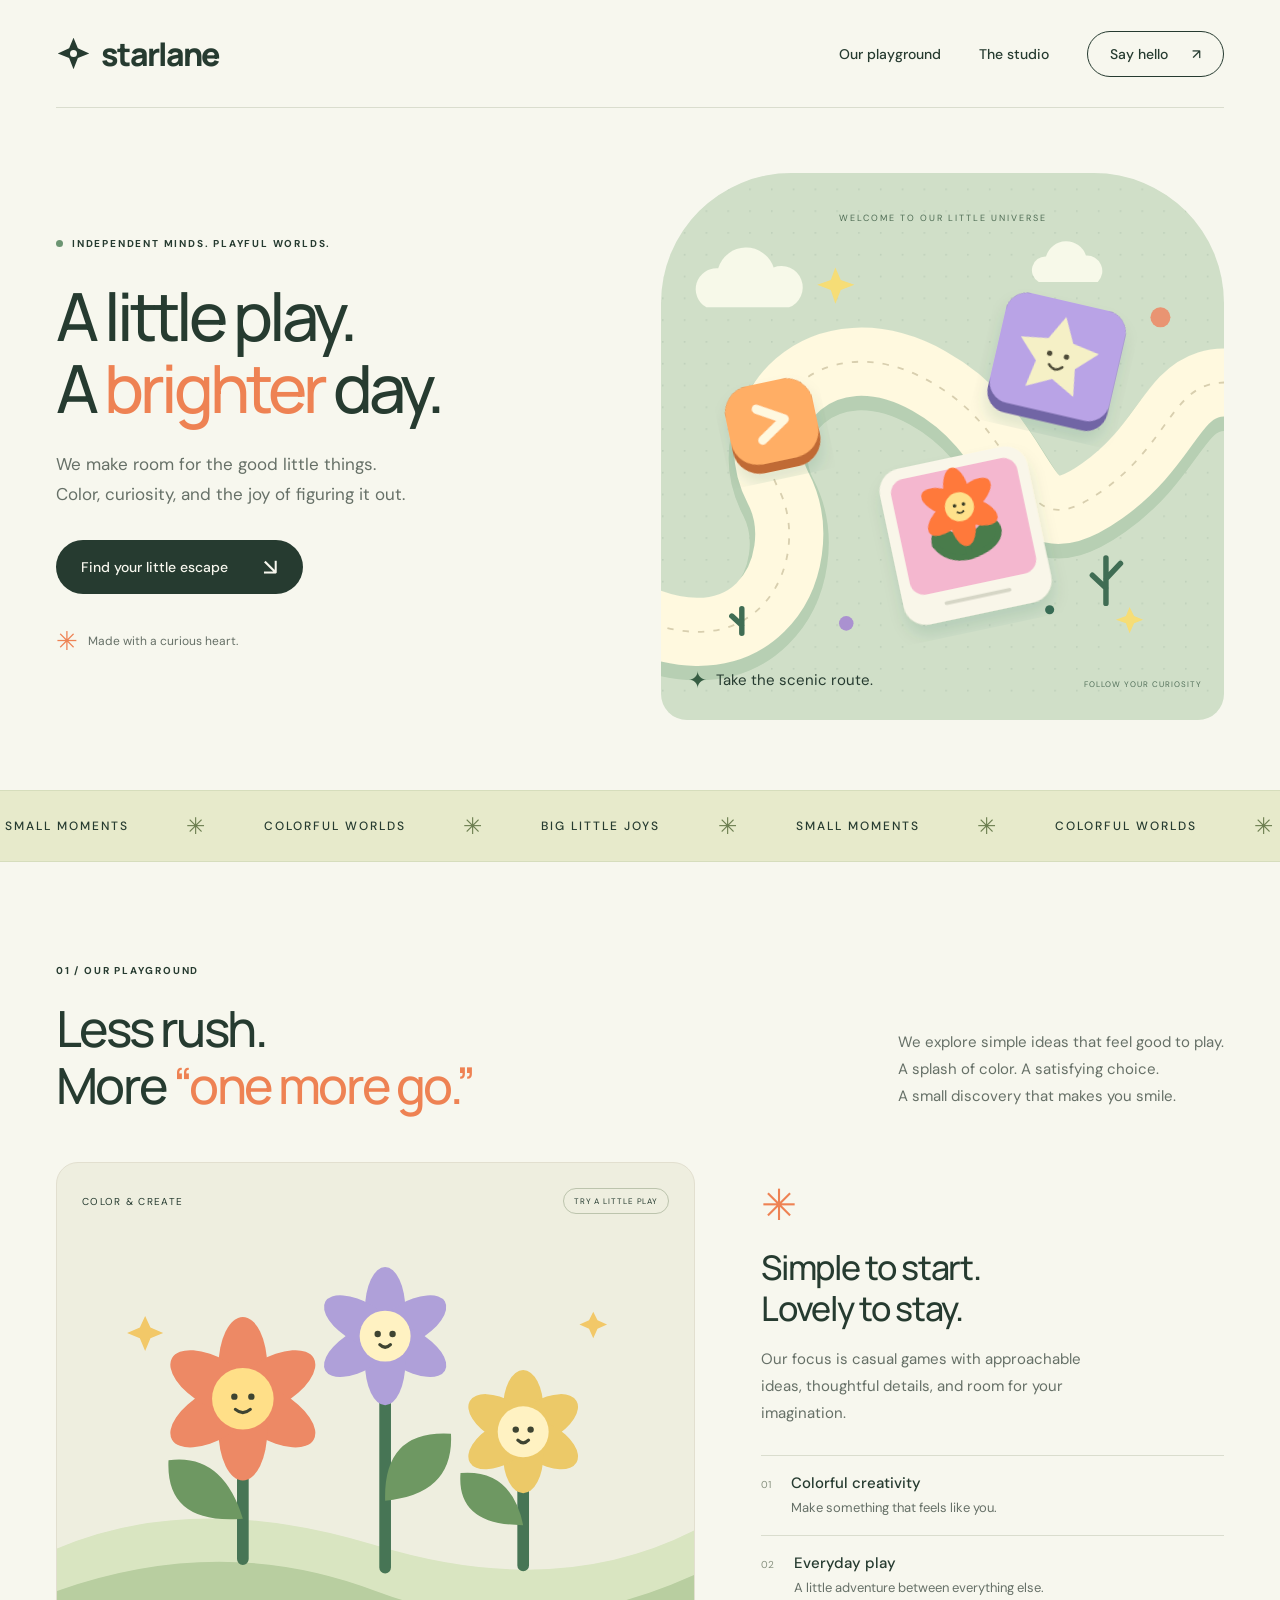
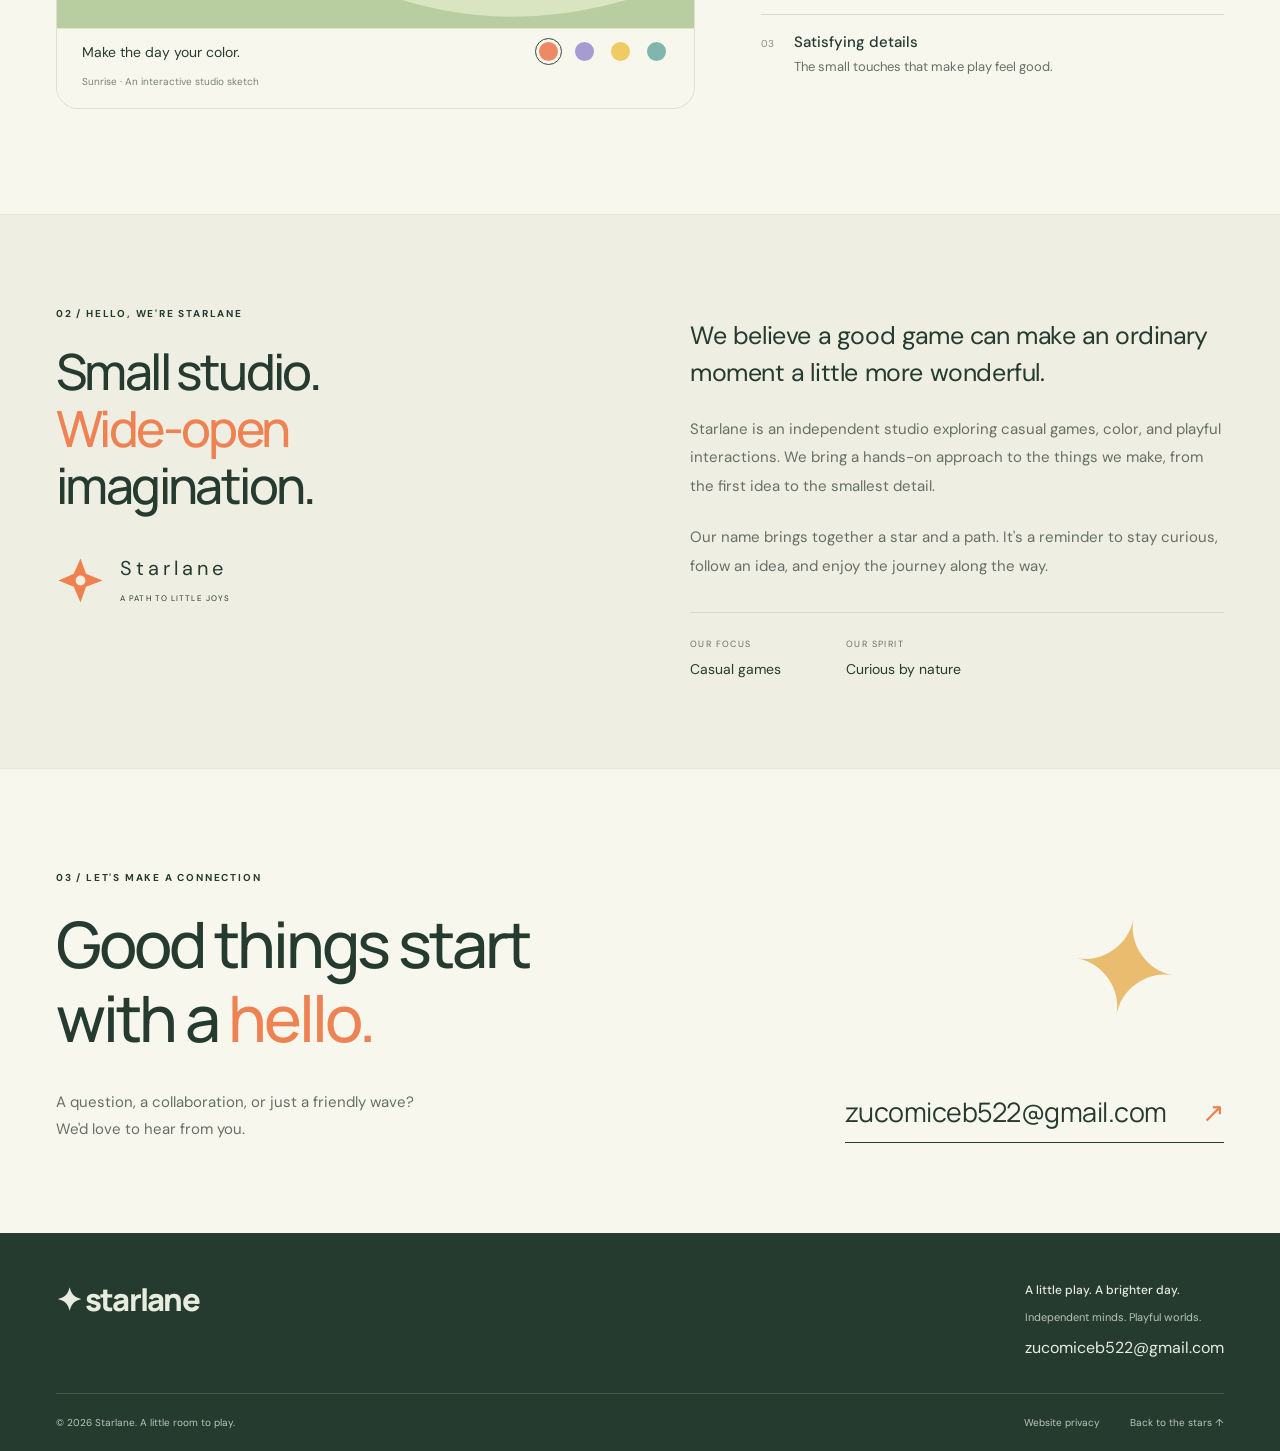
==== index.html @ 01699210 "Add files via upload" ====
<!doctype html>
<html lang="en">
<head>
<meta charset="utf-8"><meta name="viewport" content="width=device-width, initial-scale=1">
<title>Starlane — A little play. A brighter day.</title>
<meta name="description" content="Starlane is an independent game studio. We create playful experiences through color, curiosity and small moments of joy.">
<meta name="theme-color" content="#f7f7ee"><meta property="og:title" content="Starlane — A little play. A brighter day."><meta property="og:description" content="Small moments. Colorful worlds. A little room to play.">
<link rel="icon" type="image/svg+xml" href="favicon.svg"><link rel="stylesheet" href="style.css">
</head>
<body>
<a class="skip" href="#main">Skip to content</a>
<header class="nav wrap"><a class="brand" href="#" aria-label="Starlane home"><svg viewBox="0 0 40 40" aria-hidden="true"><path d="M20 2 25 14 38 20 25 25 20 38 15 25 2 20 15 14Z" fill="currentColor"/><circle cx="20" cy="20" r="4" fill="#f7f7ee"/></svg>starlane</a><nav aria-label="Main navigation"><a href="#play">Our playground</a><a href="#studio">The studio</a><a class="nav-contact" href="#contact">Say hello <span aria-hidden="true">↗</span></a></nav></header>
<main id="main">
<section class="hero wrap" aria-labelledby="hero-title">
<div class="hero-copy"><div class="eyebrow"><span class="status-dot"></span> INDEPENDENT MINDS. PLAYFUL WORLDS.</div><h1 id="hero-title">A little play.<br>A <em>brighter</em> day.</h1><p>We make room for the good little things.<br>Color, curiosity, and the joy of figuring it out.</p><a href="#play" class="button dark">Find your little escape <span aria-hidden="true">↘</span></a><div class="hero-note"><span class="hand-star" aria-hidden="true">✳</span> Made with a curious heart.</div></div>
<div class="hero-art" aria-label="An illustrated world of colorful paths, flowers and stars"><span class="art-label">WELCOME TO OUR LITTLE UNIVERSE</span>
<svg class="world" viewBox="0 0 620 570" role="img" aria-label="A winding cream-colored path through a mint garden with an orange flower and lavender star">
<defs><pattern id="dots" width="24" height="24" patternUnits="userSpaceOnUse"><circle cx="2" cy="2" r="1" fill="#244d3f" opacity=".12"/></pattern><filter id="shadow"><feDropShadow dx="0" dy="12" stdDeviation="9" flood-color="#1b5144" flood-opacity=".12"/></filter></defs>
<rect width="620" height="570" fill="url(#dots)"/>
<path d="M-70 460C100 570 172 423 129 341S176 157 295 223 386 415 486 344 555 182 700 247" fill="none" stroke="#b7cfb3" stroke-width="87"/>
<path d="M-70 450C100 560 172 413 129 331S176 147 295 213 386 405 486 334 555 172 700 237" fill="none" stroke="#fff9df" stroke-width="75"/>
<path d="M-70 450C100 560 172 413 129 331S176 147 295 213 386 405 486 334 555 172 700 237" fill="none" stroke="#d8cfaf" stroke-width="2" stroke-dasharray="7 10"/>
<g class="cloud" fill="#f7f9e9"><path d="M50 132a23 23 0 0 1 13-43 32 32 0 0 1 61-1 22 22 0 0 1 17 44Z"/><path d="M416 104a15 15 0 0 1 8-28 23 23 0 0 1 44-1 17 17 0 0 1 13 29Z"/></g>
<g transform="translate(236 315) rotate(-12)" filter="url(#shadow)"><rect width="166" height="175" rx="25" fill="#f9f6e9"/><rect x="12" y="12" width="142" height="130" rx="16" fill="#f4b7cf"/><path d="M83 111v-39m0 23Q48 64 48 91q10 20 35 20m0-14q36-32 37-8-3 18-37 22" fill="#487b4c" stroke="#487b4c" stroke-width="7" stroke-linecap="round"/>
<g transform="translate(83 55)" fill="#ff793b"><ellipse ry="29" rx="14" cy="-15"/><ellipse ry="29" rx="14" cy="-15" transform="rotate(60)"/><ellipse ry="29" rx="14" cy="-15" transform="rotate(120)"/><ellipse ry="29" rx="14" cy="-15" transform="rotate(180)"/><ellipse ry="29" rx="14" cy="-15" transform="rotate(240)"/><ellipse ry="29" rx="14" cy="-15" transform="rotate(300)"/><circle r="16" fill="#ffe18b"/><circle cx="-5" cy="-2" r="2" fill="#353a26"/><circle cx="5" cy="-2" r="2" fill="#353a26"/><path d="M-4 5q4 4 8 0" fill="none" stroke="#353a26" stroke-width="2"/></g><rect x="45" y="154" width="75" height="4" rx="2" fill="#d6d6c6"/></g>
<g transform="translate(385 111) rotate(13)" filter="url(#shadow)"><rect width="135" height="135" rx="24" fill="#7165a5"/><rect width="135" height="124" rx="24" fill="#b9a3e6"/><path d="m67 17 14 27 30 5-22 22 5 30-27-14-27 14 5-30-22-22 30-5Z" fill="#f5f0c6"/><circle cx="58" cy="60" r="3" fill="#4e4b37"/><circle cx="77" cy="60" r="3" fill="#4e4b37"/><path d="M60 72q8 8 15 0" fill="none" stroke="#4e4b37" stroke-width="3" stroke-linecap="round"/></g>
<g transform="translate(65 225) rotate(-12)" filter="url(#shadow)"><rect width="98" height="98" rx="30" fill="#c06a34"/><rect width="98" height="88" rx="30" fill="#ffae65"/><path d="m35 27 28 17-28 18" stroke="#fff8df" stroke-width="10" stroke-linecap="round" stroke-linejoin="round" fill="none"/></g>
<g stroke="#406d54" stroke-width="6" stroke-linecap="round"><path d="M490 458v-50m0 33-15-14m15 4 16-17M89 491v-27m0 18-11-10"/></g><g fill="#f6dd76"><path d="m192 88 6 14 15 5-15 6-6 15-5-15-15-6 15-5Z"/><path d="m516 462 5 10 10 4-10 4-5 11-4-11-11-4 11-4Z"/></g>
<circle cx="550" cy="143" r="11" fill="#e99472"/><circle cx="204" cy="480" r="8" fill="#aa91d0"/><circle cx="428" cy="465" r="5" fill="#386c55"/>
</svg><div class="art-caption"><span class="mini-orbit">✦</span> Take the scenic route.</div><span class="art-coordinate">FOLLOW YOUR CURIOSITY</span></div>
</section>
<div class="ribbon" aria-hidden="true"><div>SMALL MOMENTS <span>✳</span> COLORFUL WORLDS <span>✳</span> BIG LITTLE JOYS <span>✳</span> SMALL MOMENTS <span>✳</span> COLORFUL WORLDS <span>✳</span></div></div>
<section id="play" class="play-section wrap"><div class="section-top"><div><span class="eyebrow">01 / OUR PLAYGROUND</span><h2>Less rush.<br>More <em>“one more go.”</em></h2></div><p>We explore simple ideas that feel good to play.<br>A splash of color. A satisfying choice.<br>A small discovery that makes you smile.</p></div>
<div class="play-grid"><div class="garden-card"><div class="card-top"><span>COLOR & CREATE</span><span class="tiny-pill">TRY A LITTLE PLAY</span></div><svg class="garden" viewBox="0 0 600 390" aria-labelledby="garden-title"><title id="garden-title">An interactive illustrated flower garden. Choose a palette below to change the flowers.</title><path d="M0 315Q130 260 300 312T600 298V390H0Z" fill="#d9e5c1"/><path d="M0 355Q155 300 300 355T600 340V390H0Z" fill="#b8cea0"/>
<g fill="none" stroke="#477555" stroke-width="11" stroke-linecap="round"><path d="M175 325V177M309 333V125M439 331V204"/></g><g fill="#6e9862"><path d="M175 287q-73 6-70-55 51-7 70 55M309 270q-2-67 62-63 3 57-62 63M439 293q-63 0-59-49 48-4 59 49"/></g>
<g class="petals p1" transform="translate(175 174)"><ellipse rx="23" ry="47" cy="-30"/><ellipse rx="23" ry="47" cy="-30" transform="rotate(60)"/><ellipse rx="23" ry="47" cy="-30" transform="rotate(120)"/><ellipse rx="23" ry="47" cy="-30" transform="rotate(180)"/><ellipse rx="23" ry="47" cy="-30" transform="rotate(240)"/><ellipse rx="23" ry="47" cy="-30" transform="rotate(300)"/><circle r="29" fill="#ffdf88"/><g fill="#3e4431"><circle cx="-8" cy="-2" r="3"/><circle cx="8" cy="-2" r="3"/></g><path d="M-7 10q7 6 14 0" fill="none" stroke="#3e4431" stroke-width="3" stroke-linecap="round"/></g>
<g class="petals p2" transform="translate(309 115)"><ellipse rx="19" ry="40" cy="-25"/><ellipse rx="19" ry="40" cy="-25" transform="rotate(60)"/><ellipse rx="19" ry="40" cy="-25" transform="rotate(120)"/><ellipse rx="19" ry="40" cy="-25" transform="rotate(180)"/><ellipse rx="19" ry="40" cy="-25" transform="rotate(240)"/><ellipse rx="19" ry="40" cy="-25" transform="rotate(300)"/><circle r="24" fill="#fff2c2"/><g fill="#3e4431"><circle cx="-7" cy="-2" r="3"/><circle cx="7" cy="-2" r="3"/></g><path d="M-5 8q5 5 10 0" fill="none" stroke="#3e4431" stroke-width="3" stroke-linecap="round"/></g>
<g class="petals p3" transform="translate(439 205)"><ellipse rx="19" ry="36" cy="-22"/><ellipse rx="19" ry="36" cy="-22" transform="rotate(60)"/><ellipse rx="19" ry="36" cy="-22" transform="rotate(120)"/><ellipse rx="19" ry="36" cy="-22" transform="rotate(180)"/><ellipse rx="19" ry="36" cy="-22" transform="rotate(240)"/><ellipse rx="19" ry="36" cy="-22" transform="rotate(300)"/><circle r="24" fill="#fff2c2"/><g fill="#3e4431"><circle cx="-7" cy="-2" r="3"/><circle cx="7" cy="-2" r="3"/></g><path d="M-5 8q5 5 10 0" fill="none" stroke="#3e4431" stroke-width="3" stroke-linecap="round"/></g><g fill="#f2c868"><path d="m83 96 5 11 12 5-12 5-5 12-5-12-12-5 12-5Z"/><path d="m505 92 4 8 9 4-9 4-4 9-4-9-9-4 9-4Z"/></g></svg><div class="palette-row"><p>Make the day your color.</p><div class="palettes" role="group" aria-label="Choose a flower palette"><button class="swatch active" style="--swatch:#ed8965" data-palette="sunrise" aria-label="Sunrise palette" aria-pressed="true"></button><button class="swatch" style="--swatch:#a79bd3" data-palette="dream" aria-label="Daydream palette" aria-pressed="false"></button><button class="swatch" style="--swatch:#f0cb63" data-palette="sunshine" aria-label="Sunshine palette" aria-pressed="false"></button><button class="swatch" style="--swatch:#82b5ac" data-palette="breeze" aria-label="Sea breeze palette" aria-pressed="false"></button></div></div><p class="demo-note" id="palette-status" aria-live="polite">Sunrise · An interactive studio sketch</p></div>
<div class="play-note"><span class="note-spark">✳</span><h3>Simple to start.<br>Lovely to stay.</h3><p>Our focus is casual games with approachable ideas, thoughtful details, and room for your imagination.</p><div class="focus-item"><span>01</span><div><h4>Colorful creativity</h4><p>Make something that feels like you.</p></div></div><div class="focus-item"><span>02</span><div><h4>Everyday play</h4><p>A little adventure between everything else.</p></div></div><div class="focus-item"><span>03</span><div><h4>Satisfying details</h4><p>The small touches that make play feel good.</p></div></div></div></div></section>
<section id="studio" class="studio-section"><div class="wrap studio-grid"><div><span class="eyebrow">02 / HELLO, WE'RE STARLANE</span><h2>Small studio.<br><em>Wide-open</em><br>imagination.</h2><div class="studio-sign"><svg viewBox="0 0 80 80" aria-hidden="true"><path d="M40 4 49 29 76 40 49 50 40 76 29 50 4 40 29 29Z" fill="#ef8050"/><circle cx="40" cy="40" r="8" fill="#f4efdF"/></svg><span>Starlane<br><small>A PATH TO LITTLE JOYS</small></span></div></div><div class="studio-story"><p class="large-copy">We believe a good game can make an ordinary moment a little more wonderful.</p><p>Starlane is an independent studio exploring casual games, color, and playful interactions. We bring a hands-on approach to the things we make, from the first idea to the smallest detail.</p><p>Our name brings together a star and a path. It's a reminder to stay curious, follow an idea, and enjoy the journey along the way.</p><div class="studio-facts"><div><small>OUR FOCUS</small><span>Casual games</span></div><div><small>OUR SPIRIT</small><span>Curious by nature</span></div></div></div></div></section>
<section id="contact" class="contact-section wrap"><span class="eyebrow">03 / LET'S MAKE A CONNECTION</span><div class="contact-heading"><h2>Good things start<br>with a <em>hello.</em></h2><span class="contact-star" aria-hidden="true">✦</span></div><div class="contact-bottom"><p>A question, a collaboration, or just a friendly wave?<br>We'd love to hear from you.</p><a class="email-link" href="mailto:zucomiceb522@gmail.com">zucomiceb522@gmail.com <span aria-hidden="true">↗</span></a></div></section>
</main>
<footer><div class="wrap footer-main"><a class="brand" href="#">✦ starlane</a><div class="company"><strong>A little play. A brighter day.</strong><p>Independent minds. Playful worlds.</p><a href="mailto:zucomiceb522@gmail.com">zucomiceb522@gmail.com</a></div></div><div class="wrap footer-bottom"><span>© 2026 Starlane. A little room to play.</span><div><button id="privacy-open">Website privacy</button><a href="#">Back to the stars ↑</a></div></div></footer>
<dialog id="privacy-dialog" aria-labelledby="privacy-title"><button class="close-dialog" aria-label="Close privacy information">×</button><span class="eyebrow">WEBSITE INFORMATION</span><h2 id="privacy-title">Your privacy.</h2><p>This website introduces Starlane and our studio. The flower-color interaction runs in your browser and does not send your selections to us.</p><p>We have not added advertising trackers, analytics scripts, or a contact form to this website. Our hosting provider may process technical request information to deliver and secure the site.</p><p>If you email us, we use the information you provide to respond to your enquiry. Please avoid sending sensitive personal information unless it is necessary for your request.</p><p>This notice covers this website only. Individual games may have their own privacy policies.</p><p>Questions: <a href="mailto:zucomiceb522@gmail.com">zucomiceb522@gmail.com</a></p><small>Last updated: 6 November 2026</small></dialog>
<script src="app.js"></script>
</body></html>
---- style.css ----
@import url('https://fonts.googleapis.com/css2?family=DM+Sans:wght@400;500;600;700&family=Manrope:wght@400;500;600;700;800&display=swap');
:root{--paper:#f7f7ee;--ink:#263b30;--muted:#667067;--orange:#ee8253;--line:#daddce;--p1:#ed8965;--p2:#afa0d9;--p3:#ecc968}*{box-sizing:border-box}html{scroll-behavior:smooth;scroll-padding-top:35px}body{margin:0;background:var(--paper);color:var(--ink);font-family:'DM Sans',sans-serif;-webkit-font-smoothing:antialiased}a{color:inherit;text-decoration:none}button{font:inherit}button,a{-webkit-tap-highlight-color:transparent}a:focus-visible,button:focus-visible{outline:3px solid var(--orange);outline-offset:6px}::selection{background:#f6ca9d}.wrap{width:min(1320px,calc(100% - 112px));margin:auto}.nav{height:108px;display:flex;justify-content:space-between;align-items:center;border-bottom:1px solid var(--line)}.brand{display:flex;align-items:center;font-family:'Manrope',sans-serif;font-size:32px;font-weight:800;letter-spacing:-1.7px;gap:10px}.brand svg{width:35px;height:35px}.brand-dot{font-size:10px;align-self:flex-start;margin-top:7px;letter-spacing:0}.nav nav{display:flex;align-items:center;gap:38px;font-size:14px;font-weight:500}.nav nav a:not(.nav-contact):hover{color:#c76338}.nav-contact{border:1px solid var(--ink);border-radius:30px;padding:13px 22px}.nav-contact span{margin-left:20px}.hero{display:grid;grid-template-columns:1fr 1fr;gap:42px;padding-top:65px;padding-bottom:70px;align-items:center}.eyebrow{font-size:10px;letter-spacing:1.8px;font-weight:700;display:block;line-height:1.7}.hero .eyebrow{display:flex;gap:9px;align-items:center}.status-dot{width:7px;height:7px;border-radius:50%;background:#6c9572}.hero h1{font-family:'Manrope',sans-serif;font-size:clamp(48px,5.2vw,77px);line-height:1.09;letter-spacing:-4px;font-weight:500;margin:28px 0 24px}em{font-style:normal;color:var(--orange)}.hero-copy>p{font-size:17px;line-height:1.8;color:var(--muted);margin-bottom:30px}.button{display:inline-flex;align-items:center;gap:35px;padding:18px 25px;border-radius:32px;font-size:14px;font-weight:500;transition:transform .2s,background .2s}.button:hover{transform:translateY(-3px);background:#3d5846}.dark{background:var(--ink);color:var(--paper)}.button span{font-size:23px;line-height:18px}.hero-note{font-size:12px;margin-top:30px;color:var(--muted);display:flex;gap:10px;align-items:center}.hand-star{color:var(--orange);font-size:26px}.hero-art{position:relative;background:#d0dfc8;border-radius:130px 130px 26px 26px;overflow:hidden;aspect-ratio:1.03}.world{width:100%;height:100%;display:block}.art-label{position:absolute;top:39px;left:0;right:0;text-align:center;font-size:9px;letter-spacing:2px;z-index:1;color:#4e6c54}.art-caption{position:absolute;bottom:25px;left:27px;font-size:15px;display:flex;gap:9px;align-items:center}.mini-orbit{font-size:23px;color:#365d43}.art-coordinate{position:absolute;bottom:31px;right:22px;font-size:8px;letter-spacing:1px;color:#52705a}.cloud{animation:drift 9s ease-in-out infinite alternate}.ribbon{background:#e7eacb;border-top:1px solid #d6ddbc;border-bottom:1px solid #d6ddbc;overflow:hidden;padding:20px 0}.ribbon>div{display:flex;align-items:center;justify-content:space-around;gap:48px;white-space:nowrap;font-size:12px;letter-spacing:2px;font-weight:500;width:max-content;min-width:100%}.ribbon span{font-size:23px;color:#6c7e50}.play-section{padding-top:100px;padding-bottom:105px}.section-top{display:flex;align-items:flex-end;justify-content:space-between;gap:50px;margin-bottom:48px}h2{font-family:'Manrope',sans-serif;font-weight:500;font-size:clamp(36px,3.9vw,55px);letter-spacing:-2.6px;line-height:1.15;margin:21px 0 0}.section-top>p{font-size:15px;line-height:1.8;color:var(--muted);margin-bottom:4px;max-width:360px}.play-grid{display:grid;grid-template-columns:1.16fr .84fr;gap:66px;align-items:center}.garden-card{border:1px solid #e2dfcf;background:#eeeedf;border-radius:22px;overflow:hidden}.card-top{display:flex;justify-content:space-between;align-items:center;padding:25px 25px 0;font-size:10px;letter-spacing:1.3px}.tiny-pill{font-size:8px;letter-spacing:.9px;border:1px solid #bcc4ad;padding:7px 10px;border-radius:20px}.garden{display:block;width:100%;height:auto}.petals{transition:fill .45s}.p1{fill:var(--p1)}.p2{fill:var(--p2)}.p3{fill:var(--p3)}.palette-row{display:flex;justify-content:space-between;align-items:center;padding:0 25px;background:#f8f7ed;gap:15px}.palette-row p{font-size:14px}.palettes{display:flex;gap:11px}.swatch{width:25px;height:25px;border:3px solid #f8f7ed;outline:1px solid transparent;cursor:pointer;background:var(--swatch);border-radius:50%;transition:transform .2s}.swatch:hover{transform:scale(1.15)}.swatch.active{outline-color:#344b37}.swatch:focus-visible{outline:3px solid #344b37;outline-offset:3px}.demo-note{font-size:10px;margin:0;background:#f8f7ed;padding:0 25px 20px;color:#7a8274;min-height:32px}.note-spark{font-size:43px;color:var(--orange);display:block;margin-bottom:14px}.play-note h3{font-family:'Manrope',sans-serif;font-size:34px;font-weight:500;letter-spacing:-1.3px;line-height:1.2;margin:0 0 17px}.play-note>p{font-size:15px;color:var(--muted);line-height:1.8;max-width:360px;margin-bottom:28px}.focus-item{display:flex;gap:20px;padding:17px 0;border-top:1px solid var(--line)}.focus-item>span{font-size:10px;color:#87917f;line-height:23px}.focus-item h4{font-size:15px;font-weight:500;margin:0 0 5px}.focus-item p{margin:0;font-size:13px;line-height:1.5;color:var(--muted)}.studio-section{background:#efeee2;border-top:1px solid #e4e4d8;border-bottom:1px solid #e4e4d8;padding:90px 0}.studio-grid{display:grid;grid-template-columns:1fr 1fr;gap:100px}.studio-sign{display:flex;gap:15px;align-items:center;margin-top:40px}.studio-sign svg{width:49px}.studio-sign span{font-size:20px;letter-spacing:4px}.studio-sign small{font-size:8px;letter-spacing:1.1px}.studio-story{padding-top:12px}.studio-story .large-copy{font-size:25px;line-height:1.5;color:var(--ink);letter-spacing:-.4px}.studio-story p{font-size:15px;line-height:1.9;color:var(--muted);margin:0 0 23px}.studio-facts{display:flex;gap:65px;padding-top:25px;border-top:1px solid #d7dbcb;margin-top:32px}.studio-facts div{display:flex;flex-direction:column;gap:10px}.studio-facts small{font-size:9px;letter-spacing:1.4px;color:var(--muted)}.studio-facts span{font-size:14px}.contact-section{padding-top:100px;padding-bottom:90px}.contact-heading{display:flex;justify-content:space-between;align-items:center}.contact-heading h2{font-size:clamp(45px,5vw,70px);letter-spacing:-3px}.contact-star{font-size:130px;color:#e9bc70;margin-right:45px;line-height:1;transform:rotate(10deg)}.contact-bottom{display:flex;align-items:flex-end;justify-content:space-between;gap:35px;margin-top:35px}.contact-bottom p{font-size:15px;line-height:1.8;color:var(--muted);margin:0}.email-link{display:flex;gap:35px;font-family:'Manrope',sans-serif;font-size:clamp(20px,2.1vw,29px);letter-spacing:-.5px;border-bottom:1px solid var(--ink);padding-bottom:12px}.email-link:hover{color:#b65e37}.email-link span{color:var(--orange)}footer{background:#263b30;color:#e8ecdf;padding:45px 0 0}.footer-main{display:flex;justify-content:space-between;gap:60px;padding-bottom:35px}.footer-main .brand{align-self:flex-start;font-size:31px}.company{max-width:580px}.company strong{font-size:12px;font-weight:500}.company p{font-size:11px;line-height:1.8;color:#b7c4b6;margin:9px 0}.company .registration{font-size:10px;color:#a5b6a5}.footer-bottom{border-top:1px solid #46594a;padding:22px 0;display:flex;justify-content:space-between;gap:20px;font-size:10px;color:#bac7b7}.footer-bottom>div{display:flex;gap:30px}.footer-bottom button{border:0;padding:0;color:inherit;background:none;font-size:10px;cursor:pointer}dialog{background:var(--paper);color:var(--ink);border:1px solid #ced5c4;border-radius:22px;padding:45px;width:min(590px,calc(100% - 32px));max-height:85vh}dialog::backdrop{background:#172b2480;backdrop-filter:blur(5px)}dialog h2{font-size:35px;margin-bottom:20px}dialog p{font-size:14px;line-height:1.8;color:var(--muted)}dialog a{text-decoration:underline}dialog small{font-size:11px;color:var(--muted)}.close-dialog{position:absolute;right:17px;top:12px;font-size:28px;border:none;background:none;color:var(--ink);cursor:pointer;padding:5px 10px}.skip{position:fixed;left:15px;top:-70px;background:var(--ink);color:white;padding:15px;z-index:10}.skip:focus{top:10px}@keyframes drift{to{transform:translateX(10px)}}
@media(min-width:1600px){.wrap{width:min(1380px,calc(100% - 160px))}.hero h1{font-size:84px}.hero{gap:70px}}
@media(max-width:1050px){.wrap{width:calc(100% - 64px)}.hero{gap:28px}.hero h1{font-size:56px;letter-spacing:-3px}.hero-copy>p{font-size:15px}.hero-art{border-radius:90px 90px 22px 22px}.art-coordinate{display:none}.art-label{font-size:7px;top:28px}.art-caption{font-size:12px}.play-grid{gap:35px}.studio-grid{gap:50px}.contact-bottom{align-items:flex-start;flex-direction:column}.nav nav{gap:24px}}
@media(max-width:700px){.wrap{width:calc(100% - 40px)}.nav{height:85px}.brand{font-size:27px}.brand svg{width:29px}.nav nav{gap:16px}.nav nav>a:not(.nav-contact){display:none}.nav-contact{font-size:12px;padding:11px 16px}.hero{grid-template-columns:1fr;padding-top:45px;padding-bottom:38px;gap:32px}.hero h1{font-size:57px;letter-spacing:-3.5px;margin-top:22px}.hero-copy>p{font-size:15px}.hero .eyebrow{font-size:8px;letter-spacing:1.4px}.hero-note{margin-top:21px}.hero-art{max-width:500px;width:100%;justify-self:center;border-radius:90px 90px 22px 22px}.art-label{font-size:8px}.art-caption{font-size:13px}.ribbon{padding:15px 0}.ribbon>div{font-size:10px;gap:30px}.play-section{padding-top:60px;padding-bottom:60px}.section-top{display:block;margin-bottom:30px}.section-top>p{margin-top:22px;font-size:14px}.play-grid{grid-template-columns:1fr;gap:35px}h2{font-size:40px;letter-spacing:-2px}.card-top{padding:20px 17px 0;font-size:8px}.tiny-pill{font-size:7px}.palette-row{padding:0 17px}.palette-row p{font-size:12px}.palettes{gap:8px}.swatch{width:24px;height:24px}.demo-note{padding-left:17px}.play-note h3{font-size:32px}.note-spark{font-size:35px}.studio-section{padding:60px 0}.studio-grid{grid-template-columns:1fr;gap:32px}.studio-sign{margin-top:25px}.studio-story .large-copy{font-size:23px}.studio-story p{font-size:14px}.studio-facts{gap:45px}.contact-section{padding-top:65px;padding-bottom:60px}.contact-heading h2{font-size:43px;letter-spacing:-2.3px}.contact-star{font-size:65px;margin-right:0}.contact-bottom{gap:25px}.email-link{font-size:23px;gap:25px}.footer-main{flex-direction:column;gap:25px}.company strong{line-height:1.6}.footer-bottom{flex-direction:column;gap:18px}.footer-bottom>div{justify-content:space-between}.company p{font-size:10px}.contact-bottom p{font-size:14px}dialog{padding:35px 25px}}
@media(prefers-reduced-motion:reduce){html{scroll-behavior:auto}*,*::before,*::after{animation:none!important;transition:none!important}}
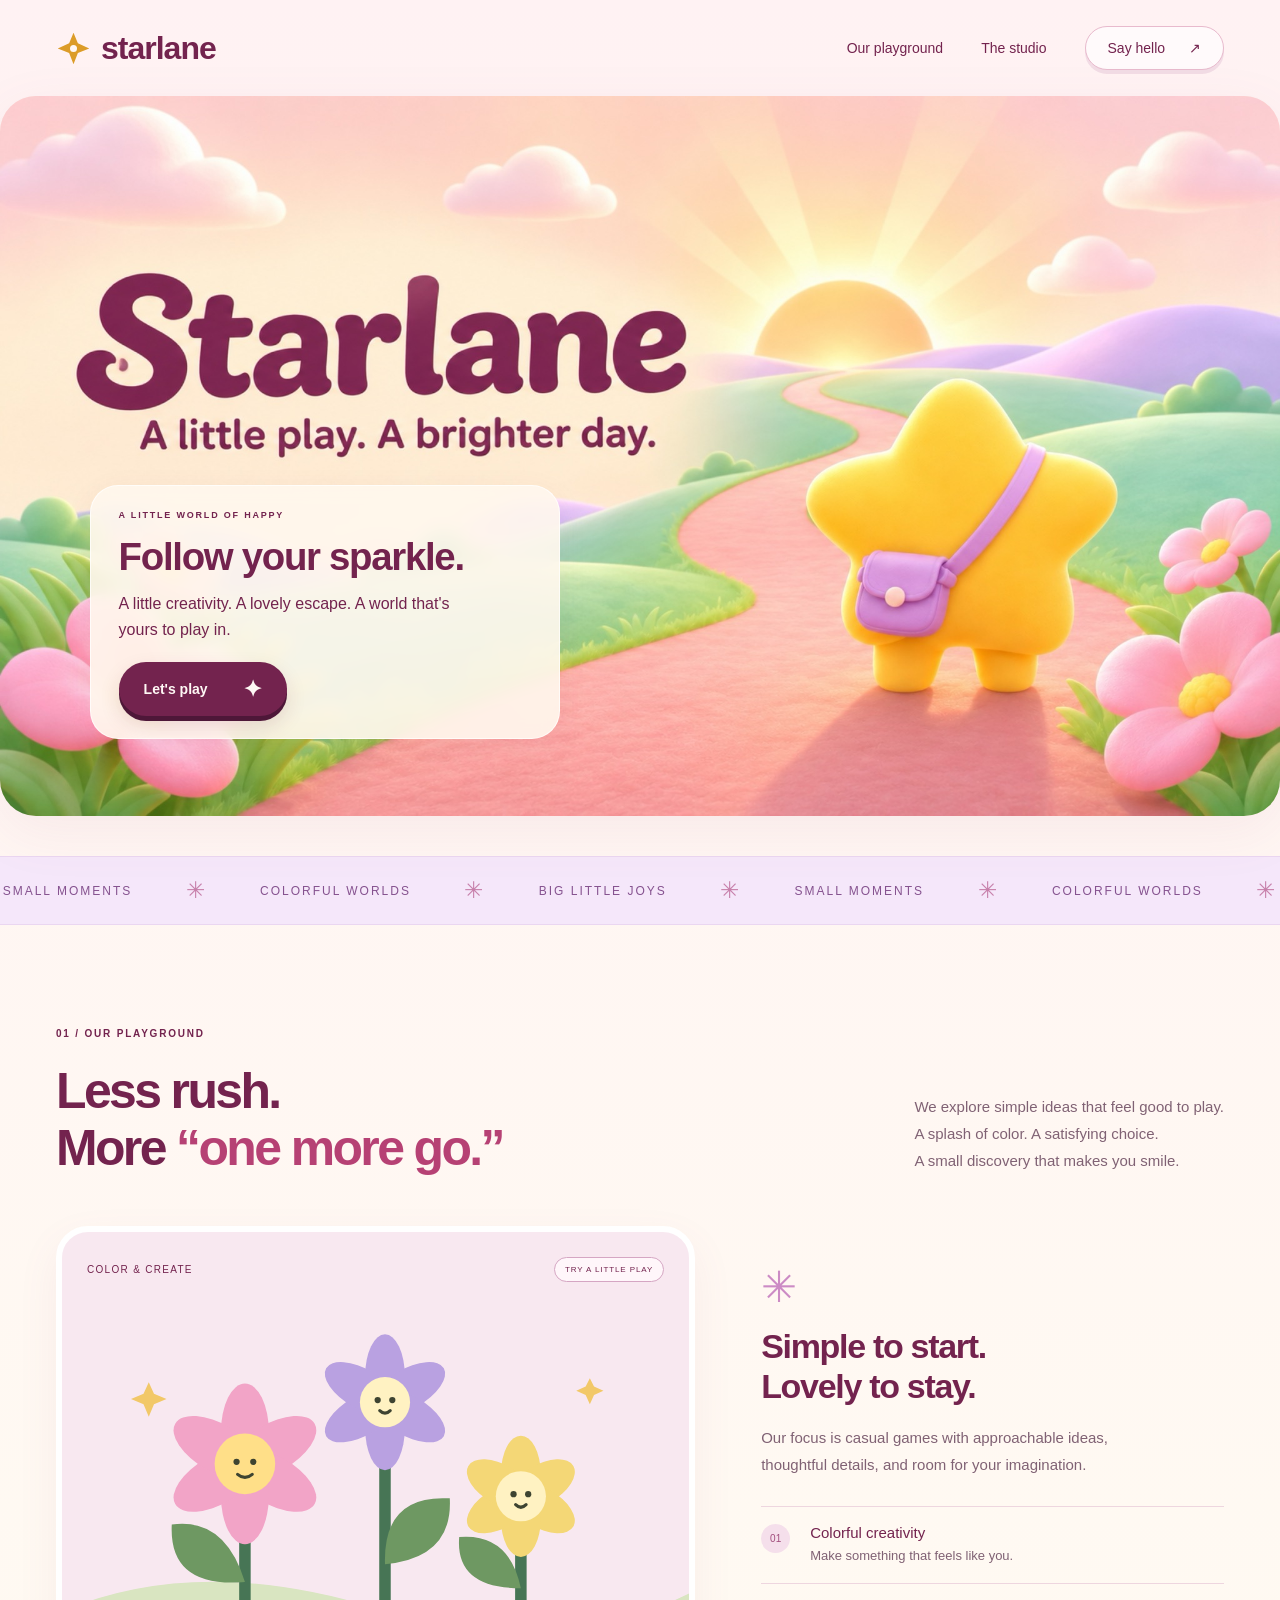
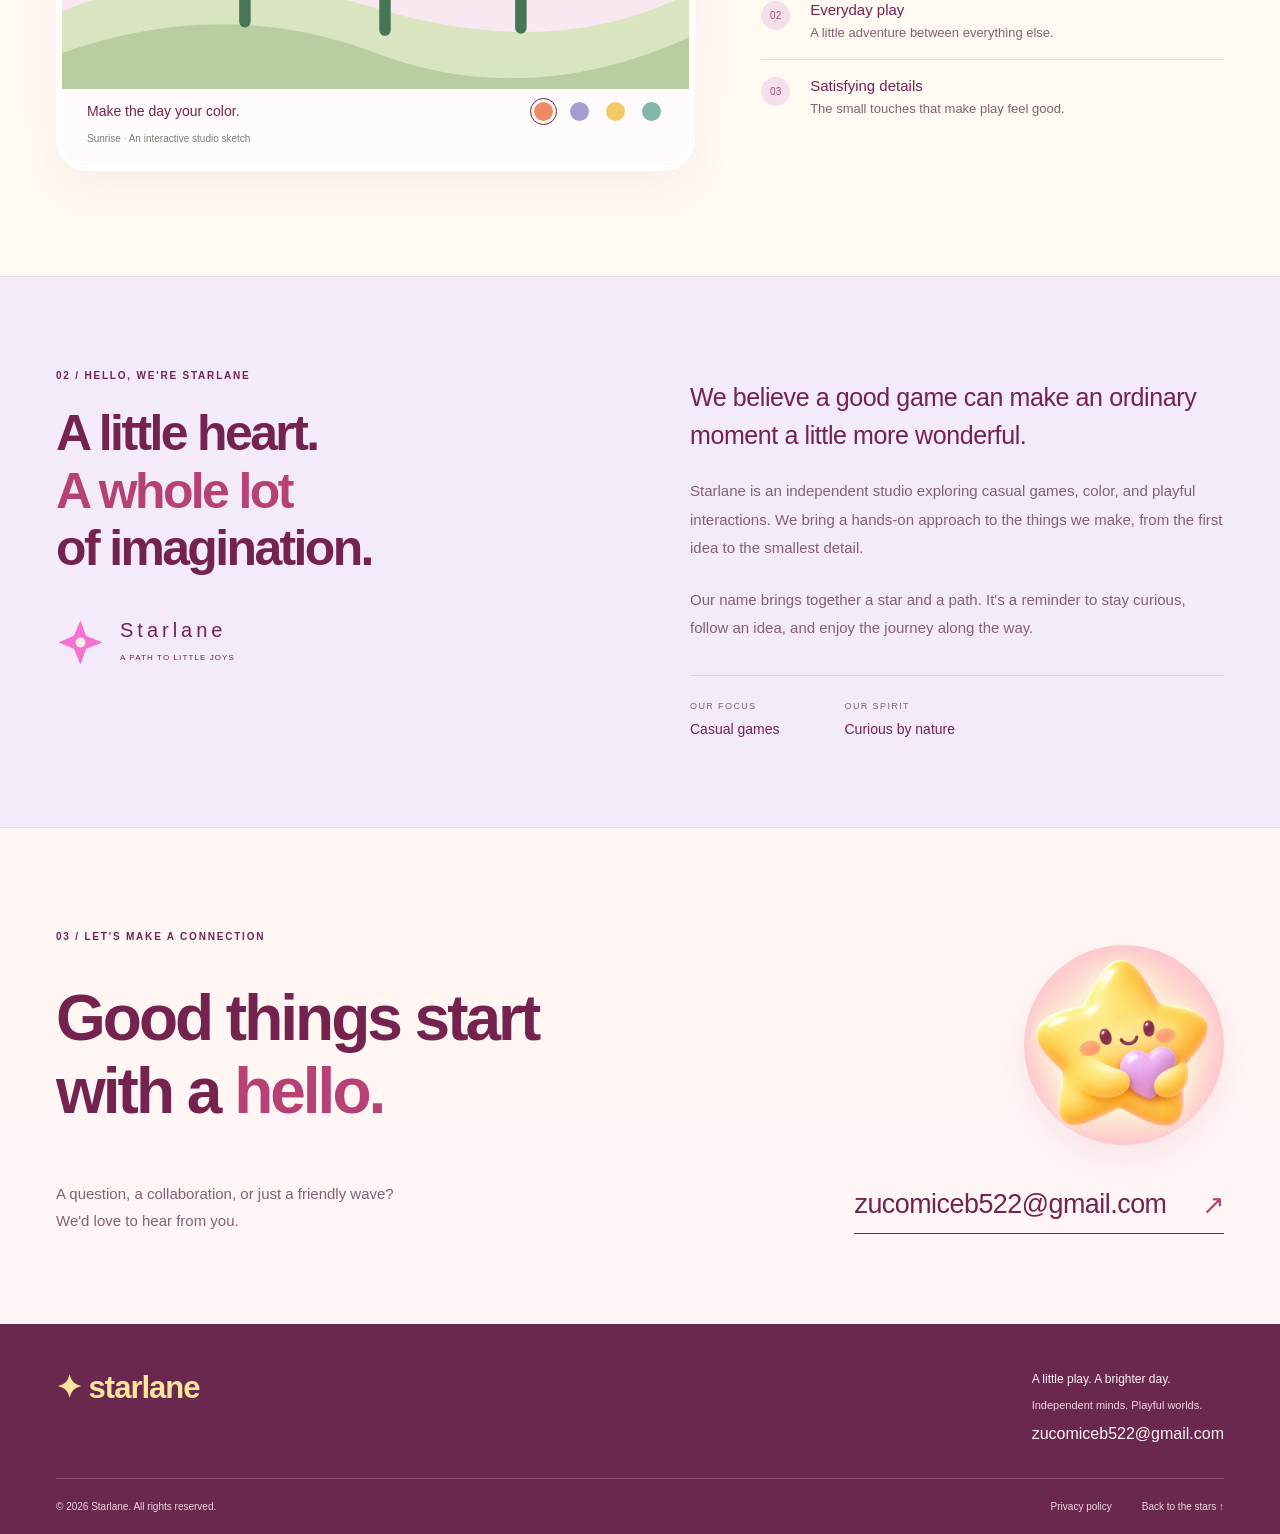
==== commit 1c05ff97: "Redesign Starlane website and add general privacy policy" ====
--- a/index.html
+++ b/index.html
@@ -4,31 +4,16 @@
 <meta charset="utf-8"><meta name="viewport" content="width=device-width, initial-scale=1">
 <title>Starlane — A little play. A brighter day.</title>
 <meta name="description" content="Starlane is an independent game studio. We create playful experiences through color, curiosity and small moments of joy.">
-<meta name="theme-color" content="#f7f7ee"><meta property="og:title" content="Starlane — A little play. A brighter day."><meta property="og:description" content="Small moments. Colorful worlds. A little room to play.">
+<meta name="theme-color" content="#fff7f4"><meta property="og:title" content="Starlane — A little play. A brighter day."><meta property="og:description" content="Small moments. Colorful worlds. A little room to play.">
 <link rel="icon" type="image/svg+xml" href="favicon.svg"><link rel="stylesheet" href="style.css">
 </head>
 <body>
 <a class="skip" href="#main">Skip to content</a>
-<header class="nav wrap"><a class="brand" href="#" aria-label="Starlane home"><svg viewBox="0 0 40 40" aria-hidden="true"><path d="M20 2 25 14 38 20 25 25 20 38 15 25 2 20 15 14Z" fill="currentColor"/><circle cx="20" cy="20" r="4" fill="#f7f7ee"/></svg>starlane</a><nav aria-label="Main navigation"><a href="#play">Our playground</a><a href="#studio">The studio</a><a class="nav-contact" href="#contact">Say hello <span aria-hidden="true">↗</span></a></nav></header>
+<header class="nav wrap"><a class="brand" href="#" aria-label="Starlane home"><svg viewBox="0 0 40 40" aria-hidden="true"><path d="M20 2 25 14 38 20 25 25 20 38 15 25 2 20 15 14Z" fill="currentColor"/><circle cx="20" cy="20" r="4" fill="#fff7f4"/></svg>starlane</a><nav aria-label="Main navigation"><a href="#play">Our playground</a><a href="#studio">The studio</a><a class="nav-contact" href="#contact">Say hello <span aria-hidden="true">↗</span></a></nav></header>
 <main id="main">
-<section class="hero wrap" aria-labelledby="hero-title">
-<div class="hero-copy"><div class="eyebrow"><span class="status-dot"></span> INDEPENDENT MINDS. PLAYFUL WORLDS.</div><h1 id="hero-title">A little play.<br>A <em>brighter</em> day.</h1><p>We make room for the good little things.<br>Color, curiosity, and the joy of figuring it out.</p><a href="#play" class="button dark">Find your little escape <span aria-hidden="true">↘</span></a><div class="hero-note"><span class="hand-star" aria-hidden="true">✳</span> Made with a curious heart.</div></div>
-<div class="hero-art" aria-label="An illustrated world of colorful paths, flowers and stars"><span class="art-label">WELCOME TO OUR LITTLE UNIVERSE</span>
-<svg class="world" viewBox="0 0 620 570" role="img" aria-label="A winding cream-colored path through a mint garden with an orange flower and lavender star">
-<defs><pattern id="dots" width="24" height="24" patternUnits="userSpaceOnUse"><circle cx="2" cy="2" r="1" fill="#244d3f" opacity=".12"/></pattern><filter id="shadow"><feDropShadow dx="0" dy="12" stdDeviation="9" flood-color="#1b5144" flood-opacity=".12"/></filter></defs>
-<rect width="620" height="570" fill="url(#dots)"/>
-<path d="M-70 460C100 570 172 423 129 341S176 157 295 223 386 415 486 344 555 182 700 247" fill="none" stroke="#b7cfb3" stroke-width="87"/>
-<path d="M-70 450C100 560 172 413 129 331S176 147 295 213 386 405 486 334 555 172 700 237" fill="none" stroke="#fff9df" stroke-width="75"/>
-<path d="M-70 450C100 560 172 413 129 331S176 147 295 213 386 405 486 334 555 172 700 237" fill="none" stroke="#d8cfaf" stroke-width="2" stroke-dasharray="7 10"/>
-<g class="cloud" fill="#f7f9e9"><path d="M50 132a23 23 0 0 1 13-43 32 32 0 0 1 61-1 22 22 0 0 1 17 44Z"/><path d="M416 104a15 15 0 0 1 8-28 23 23 0 0 1 44-1 17 17 0 0 1 13 29Z"/></g>
-<g transform="translate(236 315) rotate(-12)" filter="url(#shadow)"><rect width="166" height="175" rx="25" fill="#f9f6e9"/><rect x="12" y="12" width="142" height="130" rx="16" fill="#f4b7cf"/><path d="M83 111v-39m0 23Q48 64 48 91q10 20 35 20m0-14q36-32 37-8-3 18-37 22" fill="#487b4c" stroke="#487b4c" stroke-width="7" stroke-linecap="round"/>
-<g transform="translate(83 55)" fill="#ff793b"><ellipse ry="29" rx="14" cy="-15"/><ellipse ry="29" rx="14" cy="-15" transform="rotate(60)"/><ellipse ry="29" rx="14" cy="-15" transform="rotate(120)"/><ellipse ry="29" rx="14" cy="-15" transform="rotate(180)"/><ellipse ry="29" rx="14" cy="-15" transform="rotate(240)"/><ellipse ry="29" rx="14" cy="-15" transform="rotate(300)"/><circle r="16" fill="#ffe18b"/><circle cx="-5" cy="-2" r="2" fill="#353a26"/><circle cx="5" cy="-2" r="2" fill="#353a26"/><path d="M-4 5q4 4 8 0" fill="none" stroke="#353a26" stroke-width="2"/></g><rect x="45" y="154" width="75" height="4" rx="2" fill="#d6d6c6"/></g>
-<g transform="translate(385 111) rotate(13)" filter="url(#shadow)"><rect width="135" height="135" rx="24" fill="#7165a5"/><rect width="135" height="124" rx="24" fill="#b9a3e6"/><path d="m67 17 14 27 30 5-22 22 5 30-27-14-27 14 5-30-22-22 30-5Z" fill="#f5f0c6"/><circle cx="58" cy="60" r="3" fill="#4e4b37"/><circle cx="77" cy="60" r="3" fill="#4e4b37"/><path d="M60 72q8 8 15 0" fill="none" stroke="#4e4b37" stroke-width="3" stroke-linecap="round"/></g>
-<g transform="translate(65 225) rotate(-12)" filter="url(#shadow)"><rect width="98" height="98" rx="30" fill="#c06a34"/><rect width="98" height="88" rx="30" fill="#ffae65"/><path d="m35 27 28 17-28 18" stroke="#fff8df" stroke-width="10" stroke-linecap="round" stroke-linejoin="round" fill="none"/></g>
-<g stroke="#406d54" stroke-width="6" stroke-linecap="round"><path d="M490 458v-50m0 33-15-14m15 4 16-17M89 491v-27m0 18-11-10"/></g><g fill="#f6dd76"><path d="m192 88 6 14 15 5-15 6-6 15-5-15-15-6 15-5Z"/><path d="m516 462 5 10 10 4-10 4-5 11-4-11-11-4 11-4Z"/></g>
-<circle cx="550" cy="143" r="11" fill="#e99472"/><circle cx="204" cy="480" r="8" fill="#aa91d0"/><circle cx="428" cy="465" r="5" fill="#386c55"/>
-</svg><div class="art-caption"><span class="mini-orbit">✦</span> Take the scenic route.</div><span class="art-coordinate">FOLLOW YOUR CURIOSITY</span></div>
-</section>
+<section class="hero-banner" aria-labelledby="hero-title">
+<img class="hero-landscape" src="assets/starlane-world.jpg" width="2048" height="1152" alt="Starlane. A little play. A brighter day. A little yellow star follows a pink path through a dreamy pastel world." fetchpriority="high">
+<div class="hero-welcome"><span class="eyebrow">A LITTLE WORLD OF HAPPY</span><h1 id="hero-title">Follow your sparkle.</h1><p>A little creativity. A lovely escape. A world that's yours to play in.</p><a href="#play" class="button dark">Let's play <span aria-hidden="true">✦</span></a></div></section>
 <div class="ribbon" aria-hidden="true"><div>SMALL MOMENTS <span>✳</span> COLORFUL WORLDS <span>✳</span> BIG LITTLE JOYS <span>✳</span> SMALL MOMENTS <span>✳</span> COLORFUL WORLDS <span>✳</span></div></div>
 <section id="play" class="play-section wrap"><div class="section-top"><div><span class="eyebrow">01 / OUR PLAYGROUND</span><h2>Less rush.<br>More <em>“one more go.”</em></h2></div><p>We explore simple ideas that feel good to play.<br>A splash of color. A satisfying choice.<br>A small discovery that makes you smile.</p></div>
 <div class="play-grid"><div class="garden-card"><div class="card-top"><span>COLOR & CREATE</span><span class="tiny-pill">TRY A LITTLE PLAY</span></div><svg class="garden" viewBox="0 0 600 390" aria-labelledby="garden-title"><title id="garden-title">An interactive illustrated flower garden. Choose a palette below to change the flowers.</title><path d="M0 315Q130 260 300 312T600 298V390H0Z" fill="#d9e5c1"/><path d="M0 355Q155 300 300 355T600 340V390H0Z" fill="#b8cea0"/>
@@ -37,10 +22,9 @@
 <g class="petals p2" transform="translate(309 115)"><ellipse rx="19" ry="40" cy="-25"/><ellipse rx="19" ry="40" cy="-25" transform="rotate(60)"/><ellipse rx="19" ry="40" cy="-25" transform="rotate(120)"/><ellipse rx="19" ry="40" cy="-25" transform="rotate(180)"/><ellipse rx="19" ry="40" cy="-25" transform="rotate(240)"/><ellipse rx="19" ry="40" cy="-25" transform="rotate(300)"/><circle r="24" fill="#fff2c2"/><g fill="#3e4431"><circle cx="-7" cy="-2" r="3"/><circle cx="7" cy="-2" r="3"/></g><path d="M-5 8q5 5 10 0" fill="none" stroke="#3e4431" stroke-width="3" stroke-linecap="round"/></g>
 <g class="petals p3" transform="translate(439 205)"><ellipse rx="19" ry="36" cy="-22"/><ellipse rx="19" ry="36" cy="-22" transform="rotate(60)"/><ellipse rx="19" ry="36" cy="-22" transform="rotate(120)"/><ellipse rx="19" ry="36" cy="-22" transform="rotate(180)"/><ellipse rx="19" ry="36" cy="-22" transform="rotate(240)"/><ellipse rx="19" ry="36" cy="-22" transform="rotate(300)"/><circle r="24" fill="#fff2c2"/><g fill="#3e4431"><circle cx="-7" cy="-2" r="3"/><circle cx="7" cy="-2" r="3"/></g><path d="M-5 8q5 5 10 0" fill="none" stroke="#3e4431" stroke-width="3" stroke-linecap="round"/></g><g fill="#f2c868"><path d="m83 96 5 11 12 5-12 5-5 12-5-12-12-5 12-5Z"/><path d="m505 92 4 8 9 4-9 4-4 9-4-9-9-4 9-4Z"/></g></svg><div class="palette-row"><p>Make the day your color.</p><div class="palettes" role="group" aria-label="Choose a flower palette"><button class="swatch active" style="--swatch:#ed8965" data-palette="sunrise" aria-label="Sunrise palette" aria-pressed="true"></button><button class="swatch" style="--swatch:#a79bd3" data-palette="dream" aria-label="Daydream palette" aria-pressed="false"></button><button class="swatch" style="--swatch:#f0cb63" data-palette="sunshine" aria-label="Sunshine palette" aria-pressed="false"></button><button class="swatch" style="--swatch:#82b5ac" data-palette="breeze" aria-label="Sea breeze palette" aria-pressed="false"></button></div></div><p class="demo-note" id="palette-status" aria-live="polite">Sunrise · An interactive studio sketch</p></div>
 <div class="play-note"><span class="note-spark">✳</span><h3>Simple to start.<br>Lovely to stay.</h3><p>Our focus is casual games with approachable ideas, thoughtful details, and room for your imagination.</p><div class="focus-item"><span>01</span><div><h4>Colorful creativity</h4><p>Make something that feels like you.</p></div></div><div class="focus-item"><span>02</span><div><h4>Everyday play</h4><p>A little adventure between everything else.</p></div></div><div class="focus-item"><span>03</span><div><h4>Satisfying details</h4><p>The small touches that make play feel good.</p></div></div></div></div></section>
-<section id="studio" class="studio-section"><div class="wrap studio-grid"><div><span class="eyebrow">02 / HELLO, WE'RE STARLANE</span><h2>Small studio.<br><em>Wide-open</em><br>imagination.</h2><div class="studio-sign"><svg viewBox="0 0 80 80" aria-hidden="true"><path d="M40 4 49 29 76 40 49 50 40 76 29 50 4 40 29 29Z" fill="#ef8050"/><circle cx="40" cy="40" r="8" fill="#f4efdF"/></svg><span>Starlane<br><small>A PATH TO LITTLE JOYS</small></span></div></div><div class="studio-story"><p class="large-copy">We believe a good game can make an ordinary moment a little more wonderful.</p><p>Starlane is an independent studio exploring casual games, color, and playful interactions. We bring a hands-on approach to the things we make, from the first idea to the smallest detail.</p><p>Our name brings together a star and a path. It's a reminder to stay curious, follow an idea, and enjoy the journey along the way.</p><div class="studio-facts"><div><small>OUR FOCUS</small><span>Casual games</span></div><div><small>OUR SPIRIT</small><span>Curious by nature</span></div></div></div></div></section>
-<section id="contact" class="contact-section wrap"><span class="eyebrow">03 / LET'S MAKE A CONNECTION</span><div class="contact-heading"><h2>Good things start<br>with a <em>hello.</em></h2><span class="contact-star" aria-hidden="true">✦</span></div><div class="contact-bottom"><p>A question, a collaboration, or just a friendly wave?<br>We'd love to hear from you.</p><a class="email-link" href="mailto:zucomiceb522@gmail.com">zucomiceb522@gmail.com <span aria-hidden="true">↗</span></a></div></section>
+<section id="studio" class="studio-section"><div class="wrap studio-grid"><div><span class="eyebrow">02 / HELLO, WE'RE STARLANE</span><h2>A little heart.<br><em>A whole lot</em><br>of imagination.</h2><div class="studio-sign"><svg viewBox="0 0 80 80" aria-hidden="true"><path d="M40 4 49 29 76 40 49 50 40 76 29 50 4 40 29 29Z" fill="#ef8050"/><circle cx="40" cy="40" r="8" fill="#f4efdF"/></svg><span>Starlane<br><small>A PATH TO LITTLE JOYS</small></span></div></div><div class="studio-story"><p class="large-copy">We believe a good game can make an ordinary moment a little more wonderful.</p><p>Starlane is an independent studio exploring casual games, color, and playful interactions. We bring a hands-on approach to the things we make, from the first idea to the smallest detail.</p><p>Our name brings together a star and a path. It's a reminder to stay curious, follow an idea, and enjoy the journey along the way.</p><div class="studio-facts"><div><small>OUR FOCUS</small><span>Casual games</span></div><div><small>OUR SPIRIT</small><span>Curious by nature</span></div></div></div></div></section>
+<section id="contact" class="contact-section wrap"><span class="eyebrow">03 / LET'S MAKE A CONNECTION</span><div class="contact-heading"><h2>Good things start<br>with a <em>hello.</em></h2><img class="contact-mascot" src="assets/star.jpg" width="512" height="512" loading="lazy" alt="Our smiling star holding a purple heart"></div><div class="contact-bottom"><p>A question, a collaboration, or just a friendly wave?<br>We'd love to hear from you.</p><a class="email-link" href="mailto:zucomiceb522@gmail.com">zucomiceb522@gmail.com <span aria-hidden="true">↗</span></a></div></section>
 </main>
-<footer><div class="wrap footer-main"><a class="brand" href="#">✦ starlane</a><div class="company"><strong>A little play. A brighter day.</strong><p>Independent minds. Playful worlds.</p><a href="mailto:zucomiceb522@gmail.com">zucomiceb522@gmail.com</a></div></div><div class="wrap footer-bottom"><span>© 2026 Starlane. A little room to play.</span><div><button id="privacy-open">Website privacy</button><a href="#">Back to the stars ↑</a></div></div></footer>
-<dialog id="privacy-dialog" aria-labelledby="privacy-title"><button class="close-dialog" aria-label="Close privacy information">×</button><span class="eyebrow">WEBSITE INFORMATION</span><h2 id="privacy-title">Your privacy.</h2><p>This website introduces Starlane and our studio. The flower-color interaction runs in your browser and does not send your selections to us.</p><p>We have not added advertising trackers, analytics scripts, or a contact form to this website. Our hosting provider may process technical request information to deliver and secure the site.</p><p>If you email us, we use the information you provide to respond to your enquiry. Please avoid sending sensitive personal information unless it is necessary for your request.</p><p>This notice covers this website only. Individual games may have their own privacy policies.</p><p>Questions: <a href="mailto:zucomiceb522@gmail.com">zucomiceb522@gmail.com</a></p><small>Last updated: 6 November 2026</small></dialog>
+<footer><div class="wrap footer-main"><a class="brand" href="#">✦ starlane</a><div class="company"><strong>A little play. A brighter day.</strong><p>Independent minds. Playful worlds.</p><a href="mailto:zucomiceb522@gmail.com">zucomiceb522@gmail.com</a></div></div><div class="wrap footer-bottom"><span>© 2026 Starlane. All rights reserved.</span><div><a href="privacy.html">Privacy policy</a><a href="#">Back to the stars ↑</a></div></div></footer>
 <script src="app.js"></script>
 </body></html>
--- a/style.css
+++ b/style.css
@@ -1,6 +1,21 @@
-@import url('https://fonts.googleapis.com/css2?family=DM+Sans:wght@400;500;600;700&family=Manrope:wght@400;500;600;700;800&display=swap');
-:root{--paper:#f7f7ee;--ink:#263b30;--muted:#667067;--orange:#ee8253;--line:#daddce;--p1:#ed8965;--p2:#afa0d9;--p3:#ecc968}*{box-sizing:border-box}html{scroll-behavior:smooth;scroll-padding-top:35px}body{margin:0;background:var(--paper);color:var(--ink);font-family:'DM Sans',sans-serif;-webkit-font-smoothing:antialiased}a{color:inherit;text-decoration:none}button{font:inherit}button,a{-webkit-tap-highlight-color:transparent}a:focus-visible,button:focus-visible{outline:3px solid var(--orange);outline-offset:6px}::selection{background:#f6ca9d}.wrap{width:min(1320px,calc(100% - 112px));margin:auto}.nav{height:108px;display:flex;justify-content:space-between;align-items:center;border-bottom:1px solid var(--line)}.brand{display:flex;align-items:center;font-family:'Manrope',sans-serif;font-size:32px;font-weight:800;letter-spacing:-1.7px;gap:10px}.brand svg{width:35px;height:35px}.brand-dot{font-size:10px;align-self:flex-start;margin-top:7px;letter-spacing:0}.nav nav{display:flex;align-items:center;gap:38px;font-size:14px;font-weight:500}.nav nav a:not(.nav-contact):hover{color:#c76338}.nav-contact{border:1px solid var(--ink);border-radius:30px;padding:13px 22px}.nav-contact span{margin-left:20px}.hero{display:grid;grid-template-columns:1fr 1fr;gap:42px;padding-top:65px;padding-bottom:70px;align-items:center}.eyebrow{font-size:10px;letter-spacing:1.8px;font-weight:700;display:block;line-height:1.7}.hero .eyebrow{display:flex;gap:9px;align-items:center}.status-dot{width:7px;height:7px;border-radius:50%;background:#6c9572}.hero h1{font-family:'Manrope',sans-serif;font-size:clamp(48px,5.2vw,77px);line-height:1.09;letter-spacing:-4px;font-weight:500;margin:28px 0 24px}em{font-style:normal;color:var(--orange)}.hero-copy>p{font-size:17px;line-height:1.8;color:var(--muted);margin-bottom:30px}.button{display:inline-flex;align-items:center;gap:35px;padding:18px 25px;border-radius:32px;font-size:14px;font-weight:500;transition:transform .2s,background .2s}.button:hover{transform:translateY(-3px);background:#3d5846}.dark{background:var(--ink);color:var(--paper)}.button span{font-size:23px;line-height:18px}.hero-note{font-size:12px;margin-top:30px;color:var(--muted);display:flex;gap:10px;align-items:center}.hand-star{color:var(--orange);font-size:26px}.hero-art{position:relative;background:#d0dfc8;border-radius:130px 130px 26px 26px;overflow:hidden;aspect-ratio:1.03}.world{width:100%;height:100%;display:block}.art-label{position:absolute;top:39px;left:0;right:0;text-align:center;font-size:9px;letter-spacing:2px;z-index:1;color:#4e6c54}.art-caption{position:absolute;bottom:25px;left:27px;font-size:15px;display:flex;gap:9px;align-items:center}.mini-orbit{font-size:23px;color:#365d43}.art-coordinate{position:absolute;bottom:31px;right:22px;font-size:8px;letter-spacing:1px;color:#52705a}.cloud{animation:drift 9s ease-in-out infinite alternate}.ribbon{background:#e7eacb;border-top:1px solid #d6ddbc;border-bottom:1px solid #d6ddbc;overflow:hidden;padding:20px 0}.ribbon>div{display:flex;align-items:center;justify-content:space-around;gap:48px;white-space:nowrap;font-size:12px;letter-spacing:2px;font-weight:500;width:max-content;min-width:100%}.ribbon span{font-size:23px;color:#6c7e50}.play-section{padding-top:100px;padding-bottom:105px}.section-top{display:flex;align-items:flex-end;justify-content:space-between;gap:50px;margin-bottom:48px}h2{font-family:'Manrope',sans-serif;font-weight:500;font-size:clamp(36px,3.9vw,55px);letter-spacing:-2.6px;line-height:1.15;margin:21px 0 0}.section-top>p{font-size:15px;line-height:1.8;color:var(--muted);margin-bottom:4px;max-width:360px}.play-grid{display:grid;grid-template-columns:1.16fr .84fr;gap:66px;align-items:center}.garden-card{border:1px solid #e2dfcf;background:#eeeedf;border-radius:22px;overflow:hidden}.card-top{display:flex;justify-content:space-between;align-items:center;padding:25px 25px 0;font-size:10px;letter-spacing:1.3px}.tiny-pill{font-size:8px;letter-spacing:.9px;border:1px solid #bcc4ad;padding:7px 10px;border-radius:20px}.garden{display:block;width:100%;height:auto}.petals{transition:fill .45s}.p1{fill:var(--p1)}.p2{fill:var(--p2)}.p3{fill:var(--p3)}.palette-row{display:flex;justify-content:space-between;align-items:center;padding:0 25px;background:#f8f7ed;gap:15px}.palette-row p{font-size:14px}.palettes{display:flex;gap:11px}.swatch{width:25px;height:25px;border:3px solid #f8f7ed;outline:1px solid transparent;cursor:pointer;background:var(--swatch);border-radius:50%;transition:transform .2s}.swatch:hover{transform:scale(1.15)}.swatch.active{outline-color:#344b37}.swatch:focus-visible{outline:3px solid #344b37;outline-offset:3px}.demo-note{font-size:10px;margin:0;background:#f8f7ed;padding:0 25px 20px;color:#7a8274;min-height:32px}.note-spark{font-size:43px;color:var(--orange);display:block;margin-bottom:14px}.play-note h3{font-family:'Manrope',sans-serif;font-size:34px;font-weight:500;letter-spacing:-1.3px;line-height:1.2;margin:0 0 17px}.play-note>p{font-size:15px;color:var(--muted);line-height:1.8;max-width:360px;margin-bottom:28px}.focus-item{display:flex;gap:20px;padding:17px 0;border-top:1px solid var(--line)}.focus-item>span{font-size:10px;color:#87917f;line-height:23px}.focus-item h4{font-size:15px;font-weight:500;margin:0 0 5px}.focus-item p{margin:0;font-size:13px;line-height:1.5;color:var(--muted)}.studio-section{background:#efeee2;border-top:1px solid #e4e4d8;border-bottom:1px solid #e4e4d8;padding:90px 0}.studio-grid{display:grid;grid-template-columns:1fr 1fr;gap:100px}.studio-sign{display:flex;gap:15px;align-items:center;margin-top:40px}.studio-sign svg{width:49px}.studio-sign span{font-size:20px;letter-spacing:4px}.studio-sign small{font-size:8px;letter-spacing:1.1px}.studio-story{padding-top:12px}.studio-story .large-copy{font-size:25px;line-height:1.5;color:var(--ink);letter-spacing:-.4px}.studio-story p{font-size:15px;line-height:1.9;color:var(--muted);margin:0 0 23px}.studio-facts{display:flex;gap:65px;padding-top:25px;border-top:1px solid #d7dbcb;margin-top:32px}.studio-facts div{display:flex;flex-direction:column;gap:10px}.studio-facts small{font-size:9px;letter-spacing:1.4px;color:var(--muted)}.studio-facts span{font-size:14px}.contact-section{padding-top:100px;padding-bottom:90px}.contact-heading{display:flex;justify-content:space-between;align-items:center}.contact-heading h2{font-size:clamp(45px,5vw,70px);letter-spacing:-3px}.contact-star{font-size:130px;color:#e9bc70;margin-right:45px;line-height:1;transform:rotate(10deg)}.contact-bottom{display:flex;align-items:flex-end;justify-content:space-between;gap:35px;margin-top:35px}.contact-bottom p{font-size:15px;line-height:1.8;color:var(--muted);margin:0}.email-link{display:flex;gap:35px;font-family:'Manrope',sans-serif;font-size:clamp(20px,2.1vw,29px);letter-spacing:-.5px;border-bottom:1px solid var(--ink);padding-bottom:12px}.email-link:hover{color:#b65e37}.email-link span{color:var(--orange)}footer{background:#263b30;color:#e8ecdf;padding:45px 0 0}.footer-main{display:flex;justify-content:space-between;gap:60px;padding-bottom:35px}.footer-main .brand{align-self:flex-start;font-size:31px}.company{max-width:580px}.company strong{font-size:12px;font-weight:500}.company p{font-size:11px;line-height:1.8;color:#b7c4b6;margin:9px 0}.company .registration{font-size:10px;color:#a5b6a5}.footer-bottom{border-top:1px solid #46594a;padding:22px 0;display:flex;justify-content:space-between;gap:20px;font-size:10px;color:#bac7b7}.footer-bottom>div{display:flex;gap:30px}.footer-bottom button{border:0;padding:0;color:inherit;background:none;font-size:10px;cursor:pointer}dialog{background:var(--paper);color:var(--ink);border:1px solid #ced5c4;border-radius:22px;padding:45px;width:min(590px,calc(100% - 32px));max-height:85vh}dialog::backdrop{background:#172b2480;backdrop-filter:blur(5px)}dialog h2{font-size:35px;margin-bottom:20px}dialog p{font-size:14px;line-height:1.8;color:var(--muted)}dialog a{text-decoration:underline}dialog small{font-size:11px;color:var(--muted)}.close-dialog{position:absolute;right:17px;top:12px;font-size:28px;border:none;background:none;color:var(--ink);cursor:pointer;padding:5px 10px}.skip{position:fixed;left:15px;top:-70px;background:var(--ink);color:white;padding:15px;z-index:10}.skip:focus{top:10px}@keyframes drift{to{transform:translateX(10px)}}
+:root{--paper:#f7f7ee;--ink:#263b30;--muted:#667067;--orange:#ee8253;--line:#daddce;--p1:#ed8965;--p2:#afa0d9;--p3:#ecc968}*{box-sizing:border-box}html{scroll-behavior:smooth;scroll-padding-top:35px}body{margin:0;background:var(--paper);color:var(--ink);font-family:'Trebuchet MS',Arial,sans-serif;-webkit-font-smoothing:antialiased}a{color:inherit;text-decoration:none}button{font:inherit}button,a{-webkit-tap-highlight-color:transparent}a:focus-visible,button:focus-visible{outline:3px solid var(--orange);outline-offset:6px}::selection{background:#f6ca9d}.wrap{width:min(1320px,calc(100% - 112px));margin:auto}.nav{height:108px;display:flex;justify-content:space-between;align-items:center;border-bottom:1px solid var(--line)}.brand{display:flex;align-items:center;font-family:'Arial Rounded MT Bold','Trebuchet MS',sans-serif;font-size:32px;font-weight:800;letter-spacing:-1.7px;gap:10px}.brand svg{width:35px;height:35px}.brand-dot{font-size:10px;align-self:flex-start;margin-top:7px;letter-spacing:0}.nav nav{display:flex;align-items:center;gap:38px;font-size:14px;font-weight:500}.nav nav a:not(.nav-contact):hover{color:#c76338}.nav-contact{border:1px solid var(--ink);border-radius:30px;padding:13px 22px}.nav-contact span{margin-left:20px}.hero{display:grid;grid-template-columns:1fr 1fr;gap:42px;padding-top:65px;padding-bottom:70px;align-items:center}.eyebrow{font-size:10px;letter-spacing:1.8px;font-weight:700;display:block;line-height:1.7}.hero .eyebrow{display:flex;gap:9px;align-items:center}.status-dot{width:7px;height:7px;border-radius:50%;background:#6c9572}.hero h1{font-family:'Arial Rounded MT Bold','Trebuchet MS',sans-serif;font-size:clamp(48px,5.2vw,77px);line-height:1.09;letter-spacing:-4px;font-weight:500;margin:28px 0 24px}em{font-style:normal;color:var(--orange)}.hero-copy>p{font-size:17px;line-height:1.8;color:var(--muted);margin-bottom:30px}.button{display:inline-flex;align-items:center;gap:35px;padding:18px 25px;border-radius:32px;font-size:14px;font-weight:500;transition:transform .2s,background .2s}.button:hover{transform:translateY(-3px);background:#3d5846}.dark{background:var(--ink);color:var(--paper)}.button span{font-size:23px;line-height:18px}.hero-note{font-size:12px;margin-top:30px;color:var(--muted);display:flex;gap:10px;align-items:center}.hand-star{color:var(--orange);font-size:26px}.hero-art{position:relative;background:#d0dfc8;border-radius:130px 130px 26px 26px;overflow:hidden;aspect-ratio:1.03}.world{width:100%;height:100%;display:block}.art-label{position:absolute;top:39px;left:0;right:0;text-align:center;font-size:9px;letter-spacing:2px;z-index:1;color:#4e6c54}.art-caption{position:absolute;bottom:25px;left:27px;font-size:15px;display:flex;gap:9px;align-items:center}.mini-orbit{font-size:23px;color:#365d43}.art-coordinate{position:absolute;bottom:31px;right:22px;font-size:8px;letter-spacing:1px;color:#52705a}.cloud{animation:drift 9s ease-in-out infinite alternate}.ribbon{background:#e7eacb;border-top:1px solid #d6ddbc;border-bottom:1px solid #d6ddbc;overflow:hidden;padding:20px 0}.ribbon>div{display:flex;align-items:center;justify-content:space-around;gap:48px;white-space:nowrap;font-size:12px;letter-spacing:2px;font-weight:500;width:max-content;min-width:100%}.ribbon span{font-size:23px;color:#6c7e50}.play-section{padding-top:100px;padding-bottom:105px}.section-top{display:flex;align-items:flex-end;justify-content:space-between;gap:50px;margin-bottom:48px}h2{font-family:'Arial Rounded MT Bold','Trebuchet MS',sans-serif;font-weight:500;font-size:clamp(36px,3.9vw,55px);letter-spacing:-2.6px;line-height:1.15;margin:21px 0 0}.section-top>p{font-size:15px;line-height:1.8;color:var(--muted);margin-bottom:4px;max-width:360px}.play-grid{display:grid;grid-template-columns:1.16fr .84fr;gap:66px;align-items:center}.garden-card{border:1px solid #e2dfcf;background:#eeeedf;border-radius:22px;overflow:hidden}.card-top{display:flex;justify-content:space-between;align-items:center;padding:25px 25px 0;font-size:10px;letter-spacing:1.3px}.tiny-pill{font-size:8px;letter-spacing:.9px;border:1px solid #bcc4ad;padding:7px 10px;border-radius:20px}.garden{display:block;width:100%;height:auto}.petals{transition:fill .45s}.p1{fill:var(--p1)}.p2{fill:var(--p2)}.p3{fill:var(--p3)}.palette-row{display:flex;justify-content:space-between;align-items:center;padding:0 25px;background:#f8f7ed;gap:15px}.palette-row p{font-size:14px}.palettes{display:flex;gap:11px}.swatch{width:25px;height:25px;border:3px solid #f8f7ed;outline:1px solid transparent;cursor:pointer;background:var(--swatch);border-radius:50%;transition:transform .2s}.swatch:hover{transform:scale(1.15)}.swatch.active{outline-color:#344b37}.swatch:focus-visible{outline:3px solid #344b37;outline-offset:3px}.demo-note{font-size:10px;margin:0;background:#f8f7ed;padding:0 25px 20px;color:#7a8274;min-height:32px}.note-spark{font-size:43px;color:var(--orange);display:block;margin-bottom:14px}.play-note h3{font-family:'Arial Rounded MT Bold','Trebuchet MS',sans-serif;font-size:34px;font-weight:500;letter-spacing:-1.3px;line-height:1.2;margin:0 0 17px}.play-note>p{font-size:15px;color:var(--muted);line-height:1.8;max-width:360px;margin-bottom:28px}.focus-item{display:flex;gap:20px;padding:17px 0;border-top:1px solid var(--line)}.focus-item>span{font-size:10px;color:#87917f;line-height:23px}.focus-item h4{font-size:15px;font-weight:500;margin:0 0 5px}.focus-item p{margin:0;font-size:13px;line-height:1.5;color:var(--muted)}.studio-section{background:#efeee2;border-top:1px solid #e4e4d8;border-bottom:1px solid #e4e4d8;padding:90px 0}.studio-grid{display:grid;grid-template-columns:1fr 1fr;gap:100px}.studio-sign{display:flex;gap:15px;align-items:center;margin-top:40px}.studio-sign svg{width:49px}.studio-sign span{font-size:20px;letter-spacing:4px}.studio-sign small{font-size:8px;letter-spacing:1.1px}.studio-story{padding-top:12px}.studio-story .large-copy{font-size:25px;line-height:1.5;color:var(--ink);letter-spacing:-.4px}.studio-story p{font-size:15px;line-height:1.9;color:var(--muted);margin:0 0 23px}.studio-facts{display:flex;gap:65px;padding-top:25px;border-top:1px solid #d7dbcb;margin-top:32px}.studio-facts div{display:flex;flex-direction:column;gap:10px}.studio-facts small{font-size:9px;letter-spacing:1.4px;color:var(--muted)}.studio-facts span{font-size:14px}.contact-section{padding-top:100px;padding-bottom:90px}.contact-heading{display:flex;justify-content:space-between;align-items:center}.contact-heading h2{font-size:clamp(45px,5vw,70px);letter-spacing:-3px}.contact-star{font-size:130px;color:#e9bc70;margin-right:45px;line-height:1;transform:rotate(10deg)}.contact-bottom{display:flex;align-items:flex-end;justify-content:space-between;gap:35px;margin-top:35px}.contact-bottom p{font-size:15px;line-height:1.8;color:var(--muted);margin:0}.email-link{display:flex;gap:35px;font-family:'Arial Rounded MT Bold','Trebuchet MS',sans-serif;font-size:clamp(20px,2.1vw,29px);letter-spacing:-.5px;border-bottom:1px solid var(--ink);padding-bottom:12px}.email-link:hover{color:#b65e37}.email-link span{color:var(--orange)}footer{background:#263b30;color:#e8ecdf;padding:45px 0 0}.footer-main{display:flex;justify-content:space-between;gap:60px;padding-bottom:35px}.footer-main .brand{align-self:flex-start;font-size:31px}.company{max-width:580px}.company strong{font-size:12px;font-weight:500}.company p{font-size:11px;line-height:1.8;color:#b7c4b6;margin:9px 0}.company .registration{font-size:10px;color:#a5b6a5}.footer-bottom{border-top:1px solid #46594a;padding:22px 0;display:flex;justify-content:space-between;gap:20px;font-size:10px;color:#bac7b7}.footer-bottom>div{display:flex;gap:30px}.footer-bottom button{border:0;padding:0;color:inherit;background:none;font-size:10px;cursor:pointer}dialog{background:var(--paper);color:var(--ink);border:1px solid #ced5c4;border-radius:22px;padding:45px;width:min(590px,calc(100% - 32px));max-height:85vh}dialog::backdrop{background:#172b2480;backdrop-filter:blur(5px)}dialog h2{font-size:35px;margin-bottom:20px}dialog p{font-size:14px;line-height:1.8;color:var(--muted)}dialog a{text-decoration:underline}dialog small{font-size:11px;color:var(--muted)}.close-dialog{position:absolute;right:17px;top:12px;font-size:28px;border:none;background:none;color:var(--ink);cursor:pointer;padding:5px 10px}.skip{position:fixed;left:15px;top:-70px;background:var(--ink);color:white;padding:15px;z-index:10}.skip:focus{top:10px}@keyframes drift{to{transform:translateX(10px)}}
 @media(min-width:1600px){.wrap{width:min(1380px,calc(100% - 160px))}.hero h1{font-size:84px}.hero{gap:70px}}
 @media(max-width:1050px){.wrap{width:calc(100% - 64px)}.hero{gap:28px}.hero h1{font-size:56px;letter-spacing:-3px}.hero-copy>p{font-size:15px}.hero-art{border-radius:90px 90px 22px 22px}.art-coordinate{display:none}.art-label{font-size:7px;top:28px}.art-caption{font-size:12px}.play-grid{gap:35px}.studio-grid{gap:50px}.contact-bottom{align-items:flex-start;flex-direction:column}.nav nav{gap:24px}}
 @media(max-width:700px){.wrap{width:calc(100% - 40px)}.nav{height:85px}.brand{font-size:27px}.brand svg{width:29px}.nav nav{gap:16px}.nav nav>a:not(.nav-contact){display:none}.nav-contact{font-size:12px;padding:11px 16px}.hero{grid-template-columns:1fr;padding-top:45px;padding-bottom:38px;gap:32px}.hero h1{font-size:57px;letter-spacing:-3.5px;margin-top:22px}.hero-copy>p{font-size:15px}.hero .eyebrow{font-size:8px;letter-spacing:1.4px}.hero-note{margin-top:21px}.hero-art{max-width:500px;width:100%;justify-self:center;border-radius:90px 90px 22px 22px}.art-label{font-size:8px}.art-caption{font-size:13px}.ribbon{padding:15px 0}.ribbon>div{font-size:10px;gap:30px}.play-section{padding-top:60px;padding-bottom:60px}.section-top{display:block;margin-bottom:30px}.section-top>p{margin-top:22px;font-size:14px}.play-grid{grid-template-columns:1fr;gap:35px}h2{font-size:40px;letter-spacing:-2px}.card-top{padding:20px 17px 0;font-size:8px}.tiny-pill{font-size:7px}.palette-row{padding:0 17px}.palette-row p{font-size:12px}.palettes{gap:8px}.swatch{width:24px;height:24px}.demo-note{padding-left:17px}.play-note h3{font-size:32px}.note-spark{font-size:35px}.studio-section{padding:60px 0}.studio-grid{grid-template-columns:1fr;gap:32px}.studio-sign{margin-top:25px}.studio-story .large-copy{font-size:23px}.studio-story p{font-size:14px}.studio-facts{gap:45px}.contact-section{padding-top:65px;padding-bottom:60px}.contact-heading h2{font-size:43px;letter-spacing:-2.3px}.contact-star{font-size:65px;margin-right:0}.contact-bottom{gap:25px}.email-link{font-size:23px;gap:25px}.footer-main{flex-direction:column;gap:25px}.company strong{line-height:1.6}.footer-bottom{flex-direction:column;gap:18px}.footer-bottom>div{justify-content:space-between}.company p{font-size:10px}.contact-bottom p{font-size:14px}dialog{padding:35px 25px}}
 @media(prefers-reduced-motion:reduce){html{scroll-behavior:auto}*,*::before,*::after{animation:none!important;transition:none!important}}
+
+/* Starlane's pastel playground */
+:root{--paper:#fff8f5;--ink:#73234e;--muted:#806274;--orange:#b64174;--line:#eed6df;--p1:#f2a4c7;--p2:#b9a1e1;--p3:#f4d776}
+body{background:linear-gradient(180deg,#fff2f3 0%,#fffaf2 55%,#fff4f6 100%)}
+.nav{height:96px;border:0}.brand{letter-spacing:-1px}.brand svg{color:#dc9c28}.nav-contact{background:#fffafb;border-color:#e8bacd;box-shadow:0 4px 0 #f2dce5}.nav nav a:not(.nav-contact):hover{color:#b64174}
+.hero-banner{position:relative;max-width:1600px;margin:0 auto 40px;overflow:hidden;border-radius:36px;background:#ffe8df;box-shadow:0 16px 55px #a45d7b14}
+.hero-landscape{display:block;width:100%;height:auto}.hero-welcome{position:absolute;left:7%;top:54%;width:48%;max-width:550px}.hero-welcome h1{font-size:clamp(24px,3vw,44px);letter-spacing:-1.3px;margin:12px 0}.hero-welcome p{font-size:16px;line-height:1.6;max-width:370px;margin:0 0 20px}.hero-welcome .eyebrow{font-size:9px}.button{font-weight:700;box-shadow:0 5px 0 #4e1738,0 9px 20px #73234e26}.button:hover{background:#91345f;transform:translateY(-2px)}
+.ribbon{background:#f5e7fa;border-color:#ead6f1;color:#85528f}.ribbon span{color:#c780ab}
+h2,.play-note h3{font-weight:700}.garden-card{border:6px solid #fff;border-radius:32px;background:#f8e8f0;box-shadow:0 16px 40px #a45d7b14}.palette-row,.demo-note{background:#fffafb}.tiny-pill{border-color:#d5a6c3;background:#fff6fa;color:#73234e}.swatch{border-color:#fffafb}.swatch.active{outline-color:#73234e}.focus-item>span{color:#a24e7d;background:#f5dfeb;border-radius:50%;min-width:29px;height:29px;text-align:center;line-height:29px}.note-spark{color:#cc8bc5}
+.studio-section{background:#f3eafa;border-color:#e9dbee}.studio-sign svg{filter:hue-rotate(290deg)}.studio-facts{border-color:#dfcce7}.contact-mascot{width:200px;height:200px;border-radius:50%;box-shadow:0 14px 35px #c4789a20}.email-link{overflow-wrap:anywhere}.email-link:hover{color:#a43e71}
+footer{background:#6a284e;color:#fff4f4}.company p,.footer-bottom{color:#efd5e2}.footer-bottom{border-color:#8c5071}.footer-main .brand{color:#ffe49b}
+.privacy-hero{padding:60px 0 40px;max-width:900px}.privacy-hero h1{font-size:clamp(42px,6vw,66px);letter-spacing:-2px;margin:16px 0}.privacy-hero p{line-height:1.8;color:var(--muted)}.privacy-layout{display:grid;grid-template-columns:220px 1fr;gap:48px;padding-bottom:80px;align-items:start}.privacy-toc{position:sticky;top:25px;display:grid;gap:16px;padding:24px;background:#f4e8f5;border-radius:24px;font-size:14px}.privacy-article{background:#fffdfb;border:1px solid var(--line);border-radius:28px;padding:36px 44px;min-width:0}.privacy-article section{scroll-margin-top:30px;margin-bottom:36px}.privacy-article h2{font-size:26px;letter-spacing:-.6px;line-height:1.3}.privacy-article p,.privacy-article li{font-size:15px;line-height:1.85;color:#6c5664}.privacy-article a{text-decoration:underline;overflow-wrap:anywhere}.privacy-article li{margin:8px 0}.privacy-article ul{padding-left:22px}.privacy-article section:last-child{margin-bottom:0}
+@media(max-width:1050px){.hero-banner{border-radius:24px;margin:0 20px 30px}.hero-welcome{top:53%}.hero-welcome p{font-size:13px;margin-bottom:12px}.hero-welcome .button{padding:12px 22px}.privacy-layout{grid-template-columns:180px 1fr;gap:24px}.privacy-article{padding:25px}}
+@media(max-width:700px){.nav{height:80px}.hero-banner{margin:0 12px 28px;border-radius:25px}.hero-welcome{position:relative;left:auto;top:auto;width:auto;max-width:none;padding:24px 26px 30px;background:linear-gradient(#ffe8df,#fff1eb)}.hero-welcome h1{font-size:33px}.hero-welcome p{font-size:15px;max-width:330px}.hero-welcome .eyebrow{font-size:9px}.hero-welcome .button{margin-top:6px;padding:16px 24px}.contact-mascot{width:100px;height:100px}.contact-heading{gap:12px}.contact-heading h2{font-size:36px}.email-link{font-size:clamp(17px,5.4vw,23px);gap:12px}.privacy-hero{padding-top:30px}.privacy-layout{display:block}.privacy-toc{position:static;margin-bottom:25px;grid-template-columns:1fr 1fr;gap:14px;font-size:13px}.privacy-article{padding:22px}.privacy-article h2{font-size:23px}}
+
+@media(min-width:701px){.hero-welcome{padding:22px 28px;background:#fff8eee8;border:1px solid #ffffffb3;border-radius:28px;width:42%;max-width:470px;box-shadow:0 8px 30px #8b4d7112;backdrop-filter:blur(8px)}}
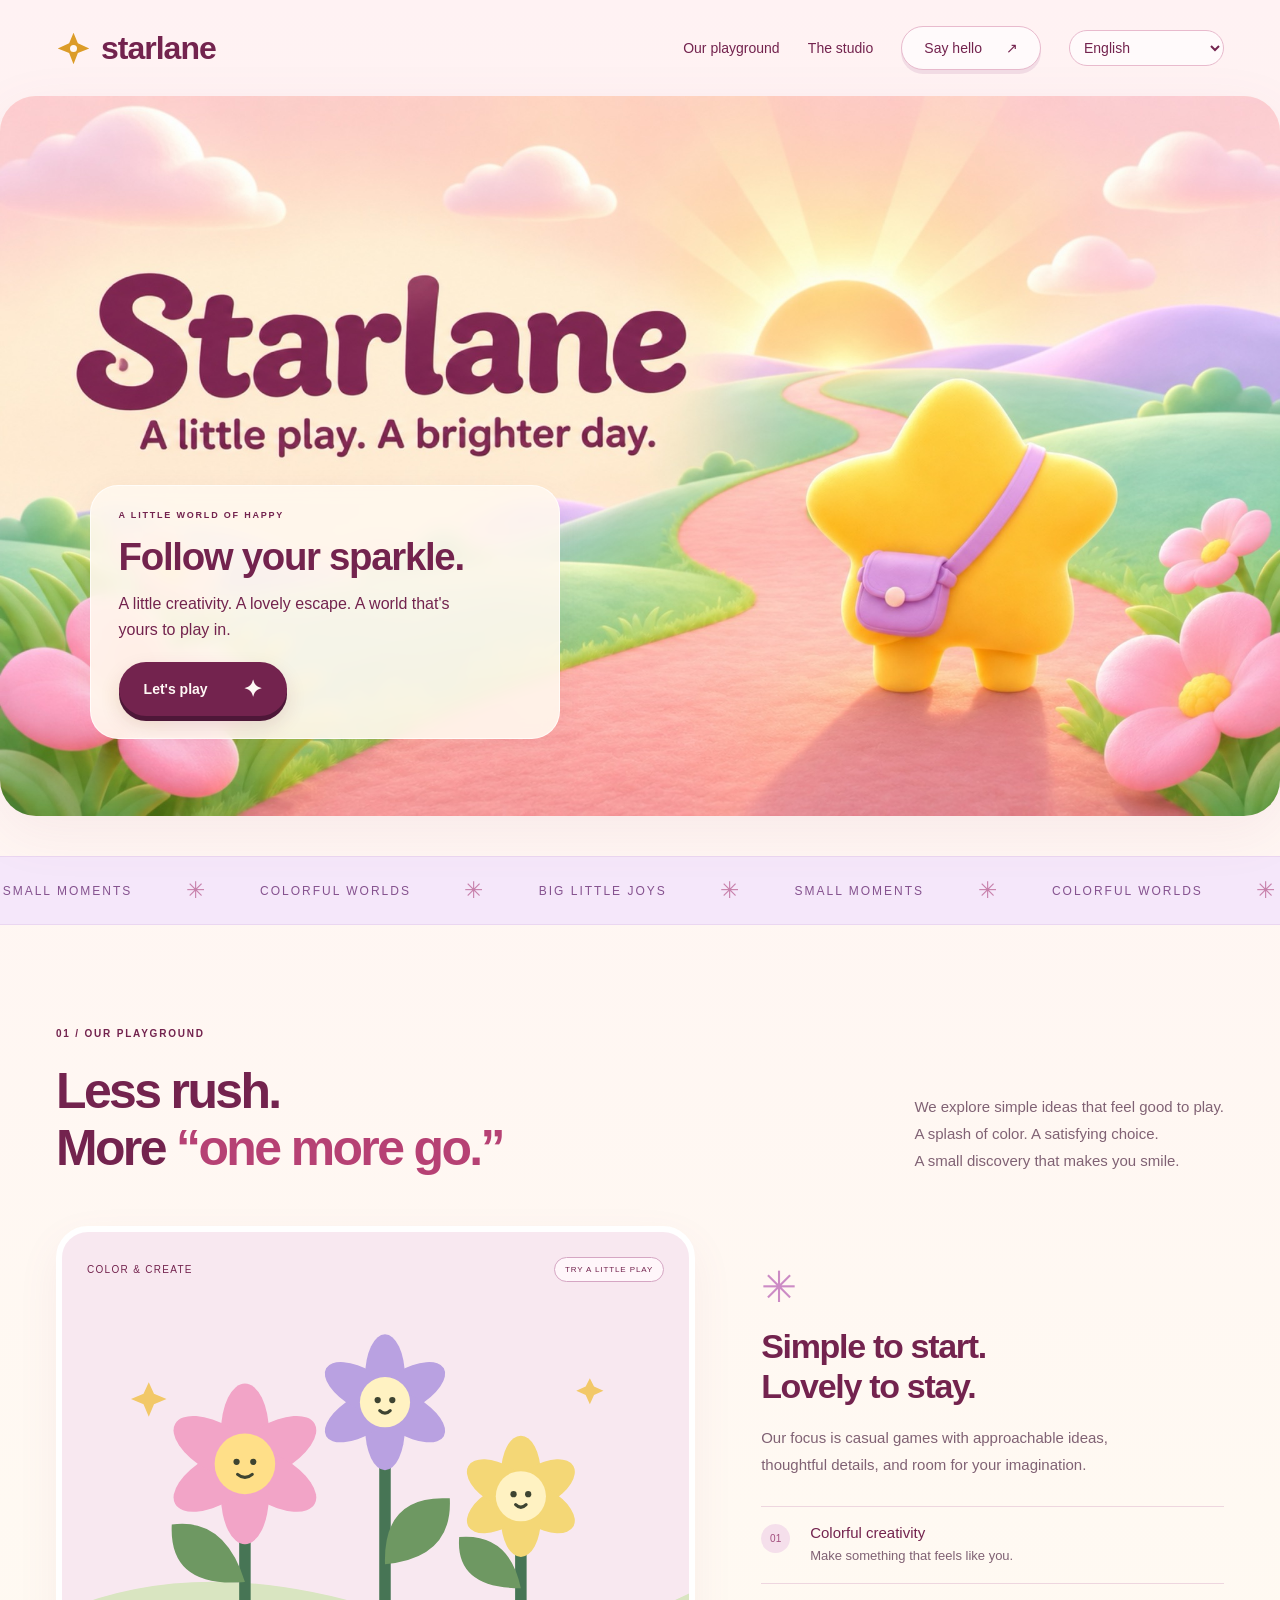
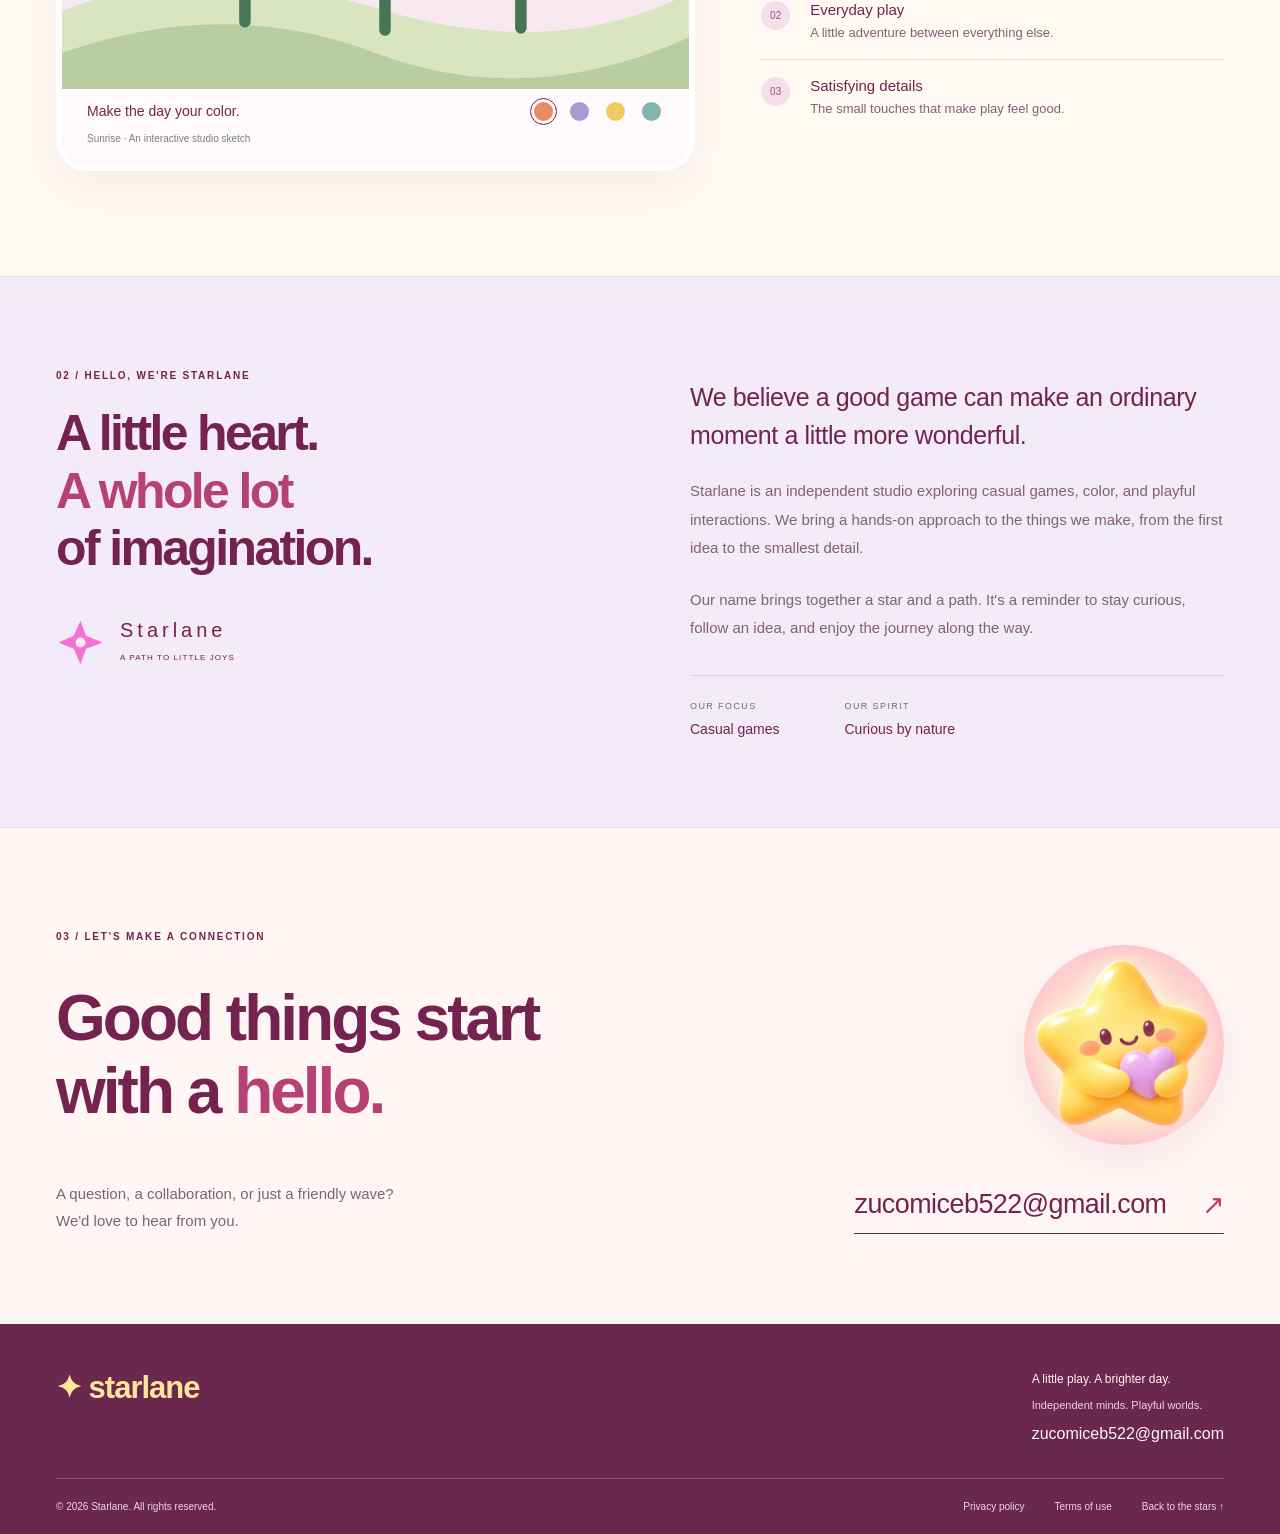
==== commit 09f7e62a: "Add 12-language website and terms of use" ====
--- a/index.html
+++ b/index.html
@@ -6,6 +6,7 @@
 <meta name="description" content="Starlane is an independent game studio. We create playful experiences through color, curiosity and small moments of joy.">
 <meta name="theme-color" content="#fff7f4"><meta property="og:title" content="Starlane — A little play. A brighter day."><meta property="og:description" content="Small moments. Colorful worlds. A little room to play.">
 <link rel="icon" type="image/svg+xml" href="favicon.svg"><link rel="stylesheet" href="style.css">
+<script src="locales.js" defer></script>
 </head>
 <body>
 <a class="skip" href="#main">Skip to content</a>
@@ -25,6 +26,6 @@
 <section id="studio" class="studio-section"><div class="wrap studio-grid"><div><span class="eyebrow">02 / HELLO, WE'RE STARLANE</span><h2>A little heart.<br><em>A whole lot</em><br>of imagination.</h2><div class="studio-sign"><svg viewBox="0 0 80 80" aria-hidden="true"><path d="M40 4 49 29 76 40 49 50 40 76 29 50 4 40 29 29Z" fill="#ef8050"/><circle cx="40" cy="40" r="8" fill="#f4efdF"/></svg><span>Starlane<br><small>A PATH TO LITTLE JOYS</small></span></div></div><div class="studio-story"><p class="large-copy">We believe a good game can make an ordinary moment a little more wonderful.</p><p>Starlane is an independent studio exploring casual games, color, and playful interactions. We bring a hands-on approach to the things we make, from the first idea to the smallest detail.</p><p>Our name brings together a star and a path. It's a reminder to stay curious, follow an idea, and enjoy the journey along the way.</p><div class="studio-facts"><div><small>OUR FOCUS</small><span>Casual games</span></div><div><small>OUR SPIRIT</small><span>Curious by nature</span></div></div></div></div></section>
 <section id="contact" class="contact-section wrap"><span class="eyebrow">03 / LET'S MAKE A CONNECTION</span><div class="contact-heading"><h2>Good things start<br>with a <em>hello.</em></h2><img class="contact-mascot" src="assets/star.jpg" width="512" height="512" loading="lazy" alt="Our smiling star holding a purple heart"></div><div class="contact-bottom"><p>A question, a collaboration, or just a friendly wave?<br>We'd love to hear from you.</p><a class="email-link" href="mailto:zucomiceb522@gmail.com">zucomiceb522@gmail.com <span aria-hidden="true">↗</span></a></div></section>
 </main>
-<footer><div class="wrap footer-main"><a class="brand" href="#">✦ starlane</a><div class="company"><strong>A little play. A brighter day.</strong><p>Independent minds. Playful worlds.</p><a href="mailto:zucomiceb522@gmail.com">zucomiceb522@gmail.com</a></div></div><div class="wrap footer-bottom"><span>© 2026 Starlane. All rights reserved.</span><div><a href="privacy.html">Privacy policy</a><a href="#">Back to the stars ↑</a></div></div></footer>
-<script src="app.js"></script>
+<footer><div class="wrap footer-main"><a class="brand" href="#">✦ starlane</a><div class="company"><strong>A little play. A brighter day.</strong><p>Independent minds. Playful worlds.</p><a href="mailto:zucomiceb522@gmail.com">zucomiceb522@gmail.com</a></div></div><div class="wrap footer-bottom"><span>© 2026 Starlane. All rights reserved.</span><div><a href="privacy.html">Privacy policy</a><a href="terms.html">Terms of use</a><a href="#">Back to the stars ↑</a></div></div></footer>
+<script src="app.js" defer></script>
 </body></html>
--- a/style.css
+++ b/style.css
@@ -19,3 +19,17 @@
 @media(max-width:700px){.nav{height:80px}.hero-banner{margin:0 12px 28px;border-radius:25px}.hero-welcome{position:relative;left:auto;top:auto;width:auto;max-width:none;padding:24px 26px 30px;background:linear-gradient(#ffe8df,#fff1eb)}.hero-welcome h1{font-size:33px}.hero-welcome p{font-size:15px;max-width:330px}.hero-welcome .eyebrow{font-size:9px}.hero-welcome .button{margin-top:6px;padding:16px 24px}.contact-mascot{width:100px;height:100px}.contact-heading{gap:12px}.contact-heading h2{font-size:36px}.email-link{font-size:clamp(17px,5.4vw,23px);gap:12px}.privacy-hero{padding-top:30px}.privacy-layout{display:block}.privacy-toc{position:static;margin-bottom:25px;grid-template-columns:1fr 1fr;gap:14px;font-size:13px}.privacy-article{padding:22px}.privacy-article h2{font-size:23px}}
 
 @media(min-width:701px){.hero-welcome{padding:22px 28px;background:#fff8eee8;border:1px solid #ffffffb3;border-radius:28px;width:42%;max-width:470px;box-shadow:0 8px 30px #8b4d7112;backdrop-filter:blur(8px)}}
+
+/* Keep the language control visible, including at narrow mobile widths. */
+.nav nav{gap:clamp(12px,2.2vw,30px);flex-wrap:wrap;justify-content:flex-end}
+.language-picker{font:inherit;color:var(--ink);background:#fffafb;border:1px solid #e8bacd;border-radius:22px;padding:8px 10px;max-width:100%}
+.language-picker:focus-visible{outline:3px solid var(--orange);outline-offset:3px}
+.legal-original{font-weight:700;text-decoration:underline;text-underline-offset:.2em}
+.footer-bottom>div{flex-wrap:wrap;row-gap:10px}
+html:not([lang=en]) .hero-welcome h1, .privacy-hero h1{overflow-wrap:anywhere}
+@media(max-width:700px){
+  .nav{height:auto;min-height:80px;gap:12px;padding-block:10px}
+  .nav nav{gap:8px 12px}
+  .nav nav .language-picker{font-size:13px;padding:6px 8px}
+  .nav nav .nav-contact{display:none}
+}
